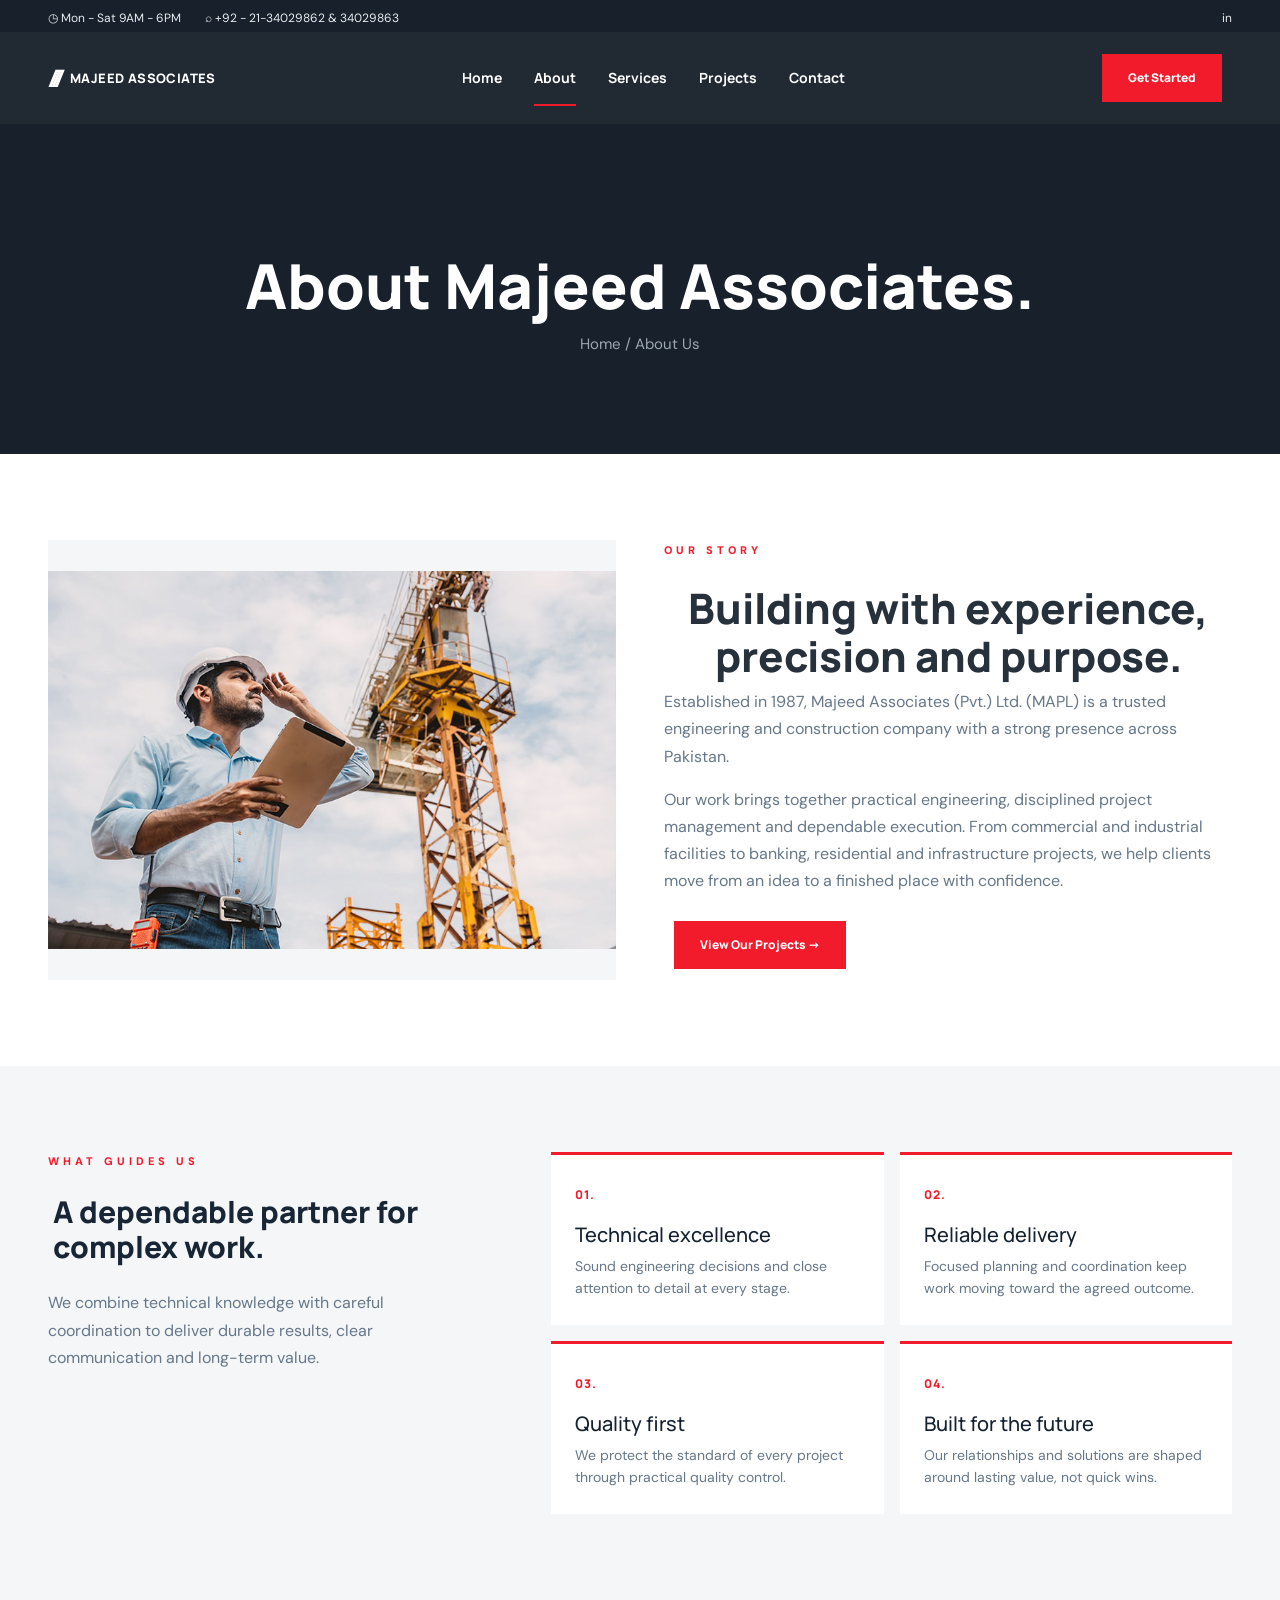
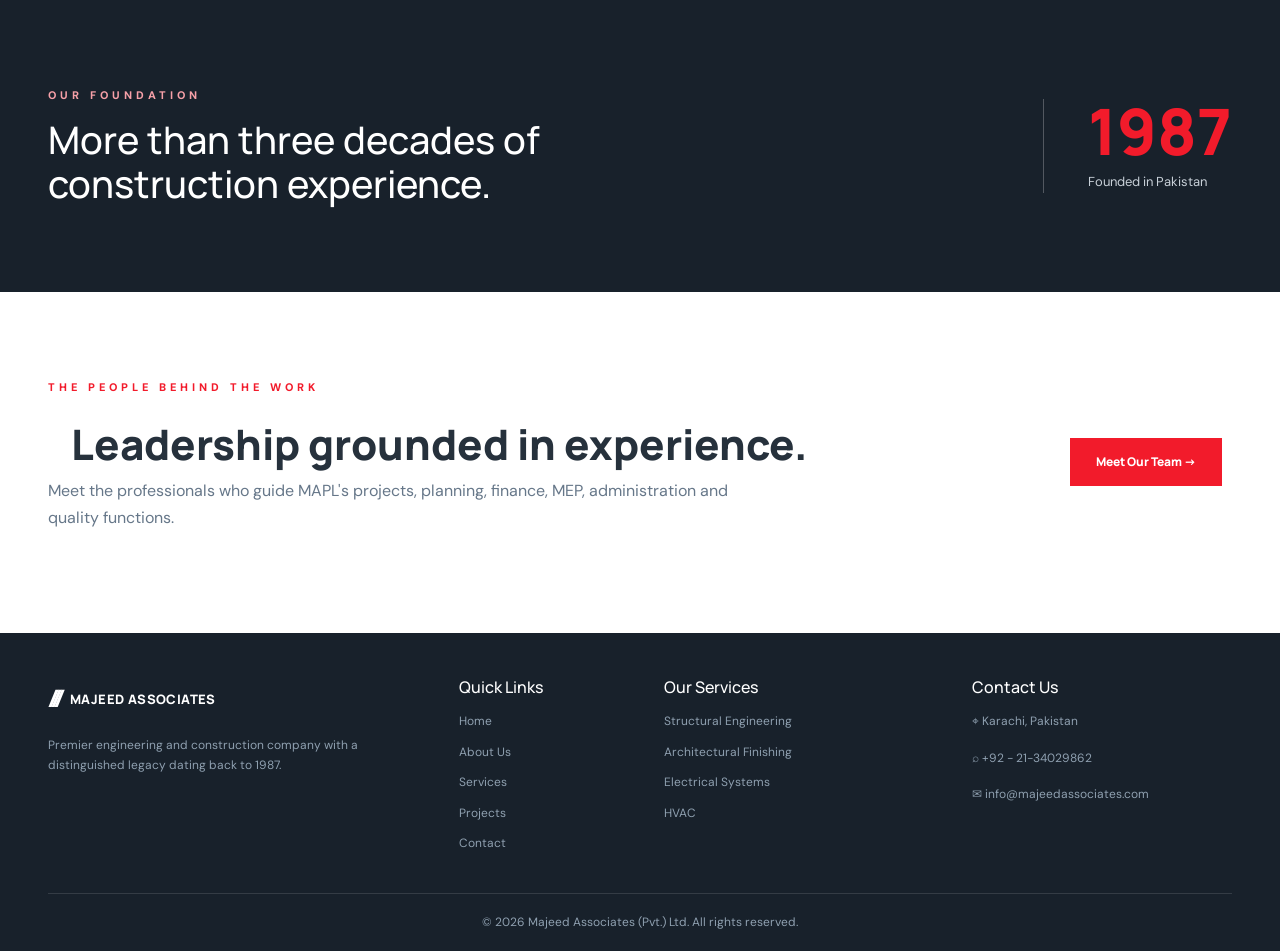
==== about.html @ 2c491610 "Initial project upload" ====
<!doctype html>
<html lang="en">
<head>
<meta charset="utf-8">
<meta name="viewport" content="width=device-width, initial-scale=1">
<meta name="description" content="Learn about Majeed Associates, a trusted engineering and construction company serving Pakistan since 1987.">
<title>About Us | Majeed Associates</title>
<link rel="preconnect" href="https://fonts.googleapis.com">
<link rel="preconnect" href="https://fonts.gstatic.com" crossorigin>
<link href="https://fonts.googleapis.com/css2?family=DM+Sans:wght@400;500;600;700&family=Manrope:wght@500;600;700;800&display=swap" rel="stylesheet">
<link href="https://cdn.jsdelivr.net/npm/bootstrap@5.3.3/dist/css/bootstrap.min.css" rel="stylesheet">
<link rel="stylesheet" href="css/style.css">
</head>
<body>
<div class="topbar"><div class="container-fluid px-4 px-xl-5 d-flex justify-content-between align-items-center"><div class="d-flex gap-4"><span>◷ Mon - Sat 9AM - 6PM</span><span>⌕ +92 - 21-34029862 &amp; 34029863</span></div><span>in</span></div></div>
<header class="header solid" id="header"><nav class="navbar navbar-expand-lg"><div class="container-fluid px-4 px-xl-5">
<a class="brand" href="index.html"><span class="brand-logo">///</span><span>MAJEED ASSOCIATES</span></a>
<button class="navbar-toggler" data-bs-toggle="collapse" data-bs-target="#nav" aria-label="Toggle navigation"><span class="navbar-toggler-icon"></span></button>
<div class="collapse navbar-collapse" id="nav"><ul class="navbar-nav mx-auto"><li><a class="nav-link" href="index.html">Home</a></li><li><a class="nav-link active" href="about.html">About</a></li><li><a class="nav-link" href="services.html">Services</a></li><li><a class="nav-link" href="projects.html">Projects</a></li><li><a class="nav-link" href="contact.html">Contact</a></li></ul><a class="btn red-btn" href="contact.html">Get Started</a></div>
</div></nav></header>
<!-- done -->
<section class="page-hero"><div><h1>About Majeed Associates<span class="dot">.</span></h1><p>Home / About Us</p></div></section>
<main>
<section class="about-story section-pad"><div class="container-fluid px-4 px-xl-5"><div class="row align-items-center g-5"><div class="col-lg-6"><div class="about-story-image"><img src="assets/opertaions-engineer.jpg" alt="Majeed Associates construction operations" loading="eager"></div></div><div class="col-lg-6"><span class="eyebrow about-page-eyebrow">OUR STORY</span><h2 class="section-title">Building with experience, precision and purpose<span class="dot">.</span></h2><p>Established in 1987, Majeed Associates (Pvt.) Ltd. (MAPL) is a trusted engineering and construction company with a strong presence across Pakistan.</p><p>Our work brings together practical engineering, disciplined project management and dependable execution. From commercial and industrial facilities to banking, residential and infrastructure projects, we help clients move from an idea to a finished place with confidence.</p><a class="btn red-btn" href="projects.html">View Our Projects <span aria-hidden="true">→</span></a></div></div></div></section>

<section class="about-values section-pad"><div class="container-fluid px-4 px-xl-5"><div class="row g-4"><div class="col-lg-5"><span class="eyebrow about-page-eyebrow">WHAT GUIDES US</span><h2 class="center-title text-start">A dependable partner for complex work<span class="dot">.</span></h2><p class="about-lead">We combine technical knowledge with careful coordination to deliver durable results, clear communication and long-term value.</p></div><div class="col-lg-7"><div class="row g-3"><div class="col-md-6"><article class="about-value"><span>01.</span><h3>Technical excellence</h3><p>Sound engineering decisions and close attention to detail at every stage.</p></article></div><div class="col-md-6"><article class="about-value"><span>02.</span><h3>Reliable delivery</h3><p>Focused planning and coordination keep work moving toward the agreed outcome.</p></article></div><div class="col-md-6"><article class="about-value"><span>03.</span><h3>Quality first</h3><p>We protect the standard of every project through practical quality control.</p></article></div><div class="col-md-6"><article class="about-value"><span>04.</span><h3>Built for the future</h3><p>Our relationships and solutions are shaped around lasting value, not quick wins.</p></article></div></div></div></div></div></section>

<section class="about-milestone section-pad"><div class="container-fluid px-4 px-xl-5"><div class="about-milestone-inner"><div><span class="eyebrow">OUR FOUNDATION</span><h2>More than three decades of construction experience<span class="dot">.</span></h2></div><div class="about-milestone-number"><strong>1987</strong><span>Founded in Pakistan</span></div></div></div></section>

<section class="about-team-cta section-pad"><div class="container-fluid px-4 px-xl-5"><div class="row align-items-center g-4"><div class="col-lg-8"><span class="eyebrow about-page-eyebrow">THE PEOPLE BEHIND THE WORK</span><h2 class="section-title">Leadership grounded in experience<span class="dot">.</span></h2><p>Meet the professionals who guide MAPL's projects, planning, finance, MEP, administration and quality functions.</p></div><div class="col-lg-4 text-lg-end"><a class="btn red-btn" href="index.html#team">Meet Our Team <span aria-hidden="true">→</span></a></div></div></div></section>
</main>
<footer id="contact"><div class="container-fluid px-4 px-xl-5"><div class="row g-5"><div class="col-md-4"><div class="brand"><span class="brand-logo">///</span><span>MAJEED ASSOCIATES</span></div><p class="mt-3">Premier engineering and construction company with a distinguished legacy dating back to 1987.</p></div><div class="col-md-2"><h4>Quick Links</h4><a href="index.html">Home</a><a href="about.html">About Us</a><a href="services.html">Services</a><a href="projects.html">Projects</a><a href="contact.html">Contact</a></div><div class="col-md-3"><h4>Our Services</h4><a href="services.html">Structural Engineering</a><a href="services.html">Architectural Finishing</a><a href="services.html">Electrical Systems</a><a href="services.html">HVAC</a></div><div class="col-md-3"><h4>Contact Us</h4><p>⌖ Karachi, Pakistan</p><p>⌕ +92 - 21-34029862</p><p>✉ info@majeedassociates.com</p></div></div><div class="footer-bottom">© <span id="year"></span> Majeed Associates (Pvt.) Ltd. All rights reserved.</div></div></footer>
<button id="backTop" aria-label="Back to top">↑</button>
<script src="https://code.jquery.com/jquery-3.7.1.min.js"></script><script src="https://cdn.jsdelivr.net/npm/bootstrap@5.3.3/dist/js/bootstrap.bundle.min.js"></script><script src="js/main.js"></script>
</body></html>
---- css/style.css ----
.contact-page{background:#fff}.contact-eyebrow{color:var(--red);margin-bottom:12px}.contact-intro{max-width:650px;color:var(--muted);font-size:16px;margin:0 0 30px}.contact-form{max-width:720px}.contact-form label{display:block;color:var(--ink);font-family:Manrope,sans-serif;font-size:12px;font-weight:800;margin:0 0 7px}.contact-form .form-control,.contact-form .form-select{border:1px solid var(--line);border-radius:0;color:var(--ink);font:400 14px "DM Sans",sans-serif;padding:13px 15px;box-shadow:none}.contact-form .form-control::placeholder{color:#9aa5af}.contact-form .form-control:focus,.contact-form .form-select:focus{border-color:var(--red);box-shadow:0 0 0 3px rgba(242,27,43,.1)}.contact-form textarea{resize:vertical;min-height:145px}.contact-form .was-validated .form-control:invalid,.contact-form .was-validated .form-select:invalid{border-color:var(--red)}.contact-form-message{color:#26834a;font-size:13px;opacity:0;transition:opacity .2s ease}.contact-form-message.is-visible{opacity:1}.contact-details{background:var(--soft);border-top:3px solid var(--red);padding:36px 38px}.contact-details .eyebrow{color:var(--red);margin-bottom:12px}.contact-details h2{font-size:28px;line-height:1.15;margin:0 0 15px}.contact-details>p{color:var(--muted);font-size:14px;line-height:1.7;margin:0 0 25px}.contact-detail-item{border-top:1px solid #dfe5e9;padding:17px 0;display:flex;flex-direction:column;gap:2px;color:var(--muted);font-size:14px}.contact-detail-item:last-child{padding-bottom:0}.contact-detail-item a{color:var(--ink);font-weight:600}.contact-detail-item a:hover{color:var(--red)}.contact-detail-label{color:var(--red);font:800 10px Manrope,sans-serif;letter-spacing:1.4px;text-transform:uppercase}.contact-detail-item strong{color:var(--ink);font-size:14px}@media(max-width:767px){.contact-details{padding:28px 24px}.contact-details h2{font-size:23px}.contact-intro{font-size:15px}}
.red-btn{margin:10px}
.brand-marquee{overflow:hidden;margin-top:28px;mask-image:linear-gradient(90deg,transparent,#000 8%,#000 92%,transparent);-webkit-mask-image:linear-gradient(90deg,transparent,#000 8%,#000 92%,transparent)}.brand-marquee-track{display:flex;align-items:center;width:max-content;animation:brand-marquee 28s linear infinite}.brand-marquee:hover .brand-marquee-track{animation-play-state:paused}.brand-logo-item{display:grid;place-items:center;width:170px;height:62px;margin-right:28px;flex:none}.brand-logo-item img{width:auto;max-width:135px;height:auto;max-height:44px;opacity:.58;transition:filter .25s ease,opacity .25s ease}.brand-logo-item:hover img{filter:grayscale(0);opacity:1}@keyframes brand-marquee{from{transform:translateX(0)}to{transform:translateX(-50%)}}@media(max-width:767px){.brand-marquee-track{animation-duration:22s}.brand-logo-item{width:125px;height:52px;margin-right:14px}.brand-logo-item img{max-width:105px;max-height:34px}}@media(prefers-reduced-motion:reduce){.brand-marquee-track{animation:none}.brand-marquee{overflow-x:auto;mask-image:none;-webkit-mask-image:none}}
.team-photo{width:150px;margin:26px auto 0;border-radius:50%}.team-photo img{border-radius:50%}
.about-story-image{background:var(--soft);min-height:440px;display:flex;align-items:center;justify-content:center;overflow:hidden}.about-story-image img{width:100%;height:auto;max-height:560px;object-fit:contain}.about-page-eyebrow{color:var(--red);margin-bottom:12px}.about-story p,.about-team-cta p{max-width:680px;color:var(--muted);font-size:16px}.about-values{background:var(--soft)}.about-lead{color:var(--muted);max-width:420px}.about-value{height:100%;background:#fff;border-top:3px solid var(--red);padding:25px 24px}.about-value>span{color:var(--red);font:800 12px Manrope,sans-serif;letter-spacing:1px}.about-value h3{font-size:20px;margin:16px 0 8px}.about-value p{color:var(--muted);font-size:14px;line-height:1.6;margin:0}.about-milestone{background:var(--nav);color:#fff}.about-milestone-inner{display:flex;align-items:center;justify-content:space-between;gap:30px}.about-milestone h2{max-width:650px;font-size:38px;line-height:1.15;margin:0}.about-milestone .eyebrow{color:#f6a0a8;margin-bottom:14px}.about-milestone-number{border-left:1px solid rgba(255,255,255,.25);padding-left:44px;display:flex;flex-direction:column}.about-milestone-number strong{font:800 64px/1 Manrope,sans-serif;color:var(--red)}.about-milestone-number span{font-size:13px;color:#c8d0d8;margin-top:8px}.about-team-cta{background:#fff}@media(max-width:767px){.about-story-image{min-height:280px}.about-milestone-inner{display:block}.about-milestone h2{font-size:28px}.about-milestone-number{border-left:0;border-top:1px solid rgba(255,255,255,.25);padding:24px 0 0;margin-top:28px}.about-milestone-number strong{font-size:52px}}
:root{--red:#f21b2b;--nav:#18212b;--ink:#142131;--muted:#667789;--soft:#f4f6f8;--card-shadow:0 18px 40px rgba(20,33,49,.08);--line:#e9edf1}
*{box-sizing:border-box}html{scroll-behavior:smooth}body{margin:0;font-family:"DM Sans",sans-serif;color:var(--ink);background:#fff;font-size:16px;line-height:1.7}a{text-decoration:none;color:inherit}img{max-width:100%;display:block}h1,h2,h3,h4,.brand,.nav-link,.btn{font-family:"Manrope",sans-serif}.topbar{height:32px;background:#18212b;color:#e7ebef;font-size:12px;padding:8px 0}.header{position:absolute;top:32px;left:0;width:100%;z-index:20;background:rgba(24,33,43,.96);backdrop-filter:blur(8px)}.header.solid{position:relative;top:0}.header.sticky{position:fixed;top:0;box-shadow:0 5px 25px rgba(0,0,0,.12)}.navbar{min-height:76px}.brand{display:flex;align-items:center;gap:10px;color:#fff;font-size:13px;font-weight:800;letter-spacing:.4px}.brand-logo{font-size:24px;font-weight:800;letter-spacing:-5px;transform:skew(-8deg)}.nav-link{color:#fff!important;font-size:14px;font-weight:700;padding:26px 16px!important;position:relative}.nav-link:after{content:"";position:absolute;height:2px;background:var(--red);left:16px;right:16px;bottom:10px;transform:scaleX(0);transition:.2s}.nav-link.active:after,.nav-link:hover:after{transform:scaleX(1)}.red-btn{background:var(--red);color:#fff;border:0;border-radius:0;padding:15px 26px;font-size:12px;font-weight:800;transition:.2s ease}.red-btn:hover{background:#d90e1f;color:#fff;transform:translateY(-1px)}.hero{height:760px;position:relative;overflow:hidden;color:#fff}.hero-image{position:absolute;inset:0;background:url("../assets/home-hero.jpg") center/cover no-repeat;filter:brightness(.9)}.hero-shade{position:absolute;inset:0;background:linear-gradient(90deg,#17202bdd,#17202b8c 55%,#17202b35),linear-gradient(#17202b33,#17202b55)}.hero-inner{position:relative;z-index:2;height:100%;display:flex;align-items:center}.hero-copy{max-width:620px;margin-top:40px}.eyebrow{display:block;letter-spacing:4px;font-size:11px;font-weight:800;margin-bottom:24px}.hero h1{font-size:72px;line-height:.95;letter-spacing:-2px;font-weight:800;margin:0 0 22px}.hero p{font-size:18px;line-height:1.7;max-width:560px;color:#d9dde1;margin-bottom:24px}.hero-projects{position:absolute;z-index:3;bottom:0;right:0;width:68%;display:flex;background:#fff;color:var(--ink);min-height:100px;box-shadow:-10px -10px 30px rgba(20,33,49,.06)}.hero-project{flex:1;padding:18px 24px;display:flex;flex-direction:column}.hero-project small{color:var(--red);font-weight:800;font-size:11px}.hero-project b{font-size:18px}.hero-project span{font-size:11px;color:#66717b}.hero-projects-link{background:var(--red);color:#fff;display:flex;align-items:center;padding:0 28px;font-size:12px;font-weight:800}.section-pad{padding:86px 0}.section-title{font-size:42px;line-height:1.15;text-align:center;font-weight:800;color:#26313c}.about h3{font-size:28px;font-weight:800}.about p,.feature span{font-size:16px;line-height:1.8;color:#657382}.about-images{position:relative;height:360px;display:grid;grid-template-columns:1fr 1fr;gap:14px}.about-images img{width:100%;height:100%;object-fit:cover;border-radius:8px}.about-images img:nth-child(2){margin-top:110px;height:240px}.feature{border-left:3px solid var(--red);padding-left:18px;margin-top:22px;display:flex;flex-direction:column;gap:8px}.feature b{font-size:18px}.featured{background:#f5f6f7}.center-title{text-align:center;font-size:30px;line-height:1.15;font-weight:800;margin:25px 5px;color:#182534}.center-title.white{color:#fff}.center-sub{text-align:center;max-width:700px;margin:12px auto 0;font-size:16px;line-height:1.7;color:#8d99a4}.filter-row{display:flex;justify-content:center;gap:4px;margin:18px 0}.filter{border:1px solid #e8ebed;background:#fff;color:#76818b;padding:10px 18px;font-size:14px;transition:.2s}.filter.active{background:var(--red);color:#fff}.project-search{text-align:center;margin:0 auto 20px;max-width:440px}.project-search input{width:100%;border:1px solid #ddd;padding:12px 14px;font-size:14px;outline:0;border-radius:6px}.project-card{background:#fff;cursor:pointer;border:0;box-shadow:var(--card-shadow);height:100%;transition:transform .2s ease, box-shadow .2s ease}.project-card:hover{transform:translateY(-4px);box-shadow:0 12px 30px rgba(20,33,49,.12)}.project-card img{width:100%;height:340px;object-fit:cover;background:#f4f5f6;padding:8px}.project-card .pbody{padding:14px}.project-card small{color:var(--red);font-size:11px;font-weight:800}.project-card h3{font-size:18px;font-weight:800;margin:8px 0;color:#1b2836}.project-card p{font-size:13px;color:#788590;margin:0;line-height:1.6}.view-more{display:block;margin:24px auto 0}.dark-testimonials{background:#18212b;color:#fff}.testimonial{background:#202c39;border:1px solid #2d3946;padding:20px;font-size:14px;box-shadow:var(--card-shadow)}.avatar{width:36px;height:36px;border-radius:50%;background:#d5d9de;color:#192431;display:inline-flex;align-items:center;justify-content:center;font-size:12px;font-weight:800;margin-right:10px}.testimonial small{display:block;color:#ff5260;font-weight:700;margin:10px 0 6px;font-size:13px}.testimonial p{color:#9ca7b2;font-size:14px;line-height:1.7;margin:0}.brands{padding:52px 0}.brand-row{display:flex;justify-content:space-around;align-items:center;color:#a1a5a9;font-size:24px;margin-top:28px;filter:grayscale(1)}.brand-row strong{font-size:36px}.services{background:#f7f8f9}.mini-service{display:flex;flex-direction:column;background:#fff;color:var(--ink);height:100%;padding-bottom:12px;box-shadow:var(--card-shadow);transition:transform .2s ease}.mini-service:hover{transform:translateY(-4px)}.mini-service img{height:150px;width:100%;object-fit:cover}.mini-service b{font-size:16px;padding:12px 12px 4px}.mini-service small{font-size:13px;padding:0 12px;color:#7a858e}.mini-service span{font-size:12px;color:var(--red);font-weight:800;padding:12px}.stats{background:#18212b;color:#fff;padding:32px 0}.stats b{display:block;font-size:28px}.stats b:after{content:"+";color:var(--red)}.stats span{font-size:12px;color:#aeb8c1}.components{background:#fff}.component-row{display:flex;align-items:center;justify-content:space-between;gap:50px;margin-top:48px}.component-row.reverse{flex-direction:row-reverse}.component-row>div{flex:1}.component-row img{width:48%;height:210px;object-fit:cover;border-radius:10px;box-shadow:var(--card-shadow)}.component-row small{color:var(--red);font-weight:800;font-size:14px}.component-row h3{font-size:24px;font-weight:800;margin:6px 0}.component-row p{font-size:15px;line-height:1.8;color:#7a8691}.contact{padding-top:10px}.contact-box{background:var(--red);color:#fff;padding:50px 60px;display:flex;justify-content:space-between;align-items:center;box-shadow:var(--card-shadow)}.contact-box h2{font-size:46px;font-weight:800;margin:8px 0}.light-btn{background:#fff;color:#18212b;border:0;border-radius:0;padding:16px 24px;font-size:13px;font-weight:800}footer{background:#18212b;color:#8fa0b0;padding:45px 0 18px;font-size:12px}footer h4{color:#fff;font-size:16px;margin-bottom:14px}footer a{display:block;color:#8fa0b0;margin:10px 0}.footer-bottom{border-top:1px solid rgba(255,255,255,.12);text-align:center;margin-top:30px;padding-top:18px}.page-hero{height:330px;background:#18212b;color:#fff;display:flex;align-items:center;justify-content:center;text-align:center}.page-hero h1{font-size:62px;font-weight:800;margin:45px 0 8px}.page-hero p{color:#9ca7b2;font-size:15px}.service-page{padding:90px 0}.service-detail{display:grid;grid-template-columns:1fr 1fr;gap:45px;align-items:center;margin-bottom:72px}.service-detail.reverse img{grid-column:2}.service-detail.reverse div{grid-row:1}.service-detail img{width:100%;height:360px;object-fit:cover;border-radius:12px;box-shadow:var(--card-shadow)}.service-detail h2{font-size:38px;line-height:1.15;font-weight:800;margin-bottom:18px}.service-detail p{font-size:17px;line-height:1.8;color:#637385;max-width:580px;margin-bottom:24px}.modal-close{position:absolute;right:10px;top:5px;border:0;background:#fff;font-size:28px;z-index:3}.modal img{width:100%;max-height:420px;object-fit:cover}.modal small{color:var(--red);font-weight:800}.modal h3{font-weight:800;color: var(--bs-gray-400);}.modal p{color:#687787;font-size:14px}.modal-content{border:0;border-radius:0;overflow:hidden}.modal-body{background:#0e1722}#projectCarousel{background:#0e1722}.carousel-item img{width:100%;max-height:72vh;object-fit:contain;background:#0e1722;display:block}.carousel-control-prev,.carousel-control-next{width:40px;height:40px;top:50%;transform:translateY(-50%);background:rgba(0,0,0,.35);border-radius:50%;opacity:1}.carousel-control-prev{left:20px}.carousel-control-next{right:20px}.carousel-control-prev-icon,.carousel-control-next-icon{filter:drop-shadow(0 0 2px rgba(0,0,0,.6))}.project-card{margin-bottom:8px}
@media(max-width:991px){.topbar{display:none}.header{top:0}.navbar{min-height:65px}.nav-link{padding:12px 0!important}.nav-link:after{left:0;right:auto;bottom:3px;width:30px}.hero{height:620px}.hero h1{font-size:52px}.hero-copy{max-width:460px}.hero-projects{width:100%}.hero-project{padding:12px}.hero-project b{font-size:15px}.hero-project span{font-size:10px}.hero-projects-link{padding:0 15px;font-size:10px}.section-title{font-size:30px}.about-images{height:290px}.service-detail{gap:30px}.service-detail h2{font-size:30px}}
@media(max-width:767px){.brand{font-size:10px}.brand-logo{font-size:18px}.hero{height:640px}.hero-image{background-position:center}.hero-copy{margin-top:20px}.hero h1{font-size:38px;letter-spacing:-1px}.hero p{font-size:15px;max-width:100%}.eyebrow{font-size:9px;margin-bottom:12px}.hero-projects{min-height:70px}.hero-project{padding:8px 7px}.hero-project b{font-size:10px}.hero-project span{font-size:7px}.hero-projects-link{font-size:7px;padding:0 8px}.section-pad{padding:52px 0}.desktop{display:none}.section-title{font-size:22px}.about-images{height:220px;gap:8px}.about-images img:nth-child(2){margin-top:72px;height:148px}.about h3{font-size:18px}.about p,.feature span{font-size:14px}.feature b{font-size:15px}.center-title{font-size:20px}.project-card img{height:118px}.project-card h3{font-size:15px}.project-card p{font-size:12px}.brand-row{font-size:15px}.brand-row strong{font-size:22px}.component-row,.component-row.reverse{display:flex;flex-direction:column;gap:14px;align-items:stretch}.component-row img{width:100%;height:180px}.contact-box{padding:30px 25px;display:block}.contact-box h2{font-size:28px}.contact-box .light-btn{margin-top:18px}.page-hero{height:260px}.page-hero h1{font-size:44px}.service-page{padding:60px 0}.service-detail,.service-detail.reverse{display:flex;flex-direction:column;gap:25px;margin-bottom:55px}.service-detail.reverse img{order:1}.service-detail.reverse div{order:2}.service-detail img{height:240px}.service-detail h2{font-size:26px}.service-detail p{font-size:15px}.service-detail .red-btn{margin-bottom:10px}.topbar+ .header.solid{top:0}}
.team{background:var(--soft)}.team-heading .eyebrow{color:var(--red);margin-bottom:10px}.team-heading .center-sub{max-width:620px;margin:0 auto}.team-card{height:100%;background:#fff;box-shadow:var(--card-shadow);transition:transform .3s ease,box-shadow .3s ease;position:relative;overflow:hidden;border:1px solid rgba(20,33,49,.05)}.team-card:after{content:"";position:absolute;left:0;right:0;bottom:0;height:3px;background:var(--red);transform:scaleX(0);transform-origin:left;transition:transform .3s ease}.team-card:hover,.team-card:focus-within{transform:translateY(-7px);box-shadow:0 22px 45px rgba(20,33,49,.14)}.team-card:hover:after,.team-card:focus-within:after{transform:scaleX(1)}.team-photo{position:relative;width:100%;height:360px;margin:0;display:flex;align-items:center;justify-content:center}.team-photo::before{content:"";position:absolute;inset:0;background:linear-gradient(180deg,rgba(20,33,49,0),rgba(20,33,49,.06));z-index:1;pointer-events:none}.team-photo img{width:100%;height:100%;max-width:100%;max-height:100%;object-fit:contain;object-position:center center;transition:transform .55s ease}.team-card:hover .team-photo img,.team-card:focus-within .team-photo img{transform:scale(1.03)}.team-card-body{padding:24px 22px 20px}.team-card h3{font-size:19px;margin:0 0 2px}.team-role{display:block;color:var(--red);font-size:11px;font-weight:800;letter-spacing:1.2px;text-transform:uppercase}.team-card p{color:var(--muted);font-size:13px;line-height:1.6;margin:13px 0 19px}.team-controls{display:flex;align-items:center;justify-content:space-between;opacity:.18;transform:translateY(5px);transition:opacity .3s ease,transform .3s ease}.team-card:hover .team-controls,.team-card:focus-within .team-controls{opacity:1;transform:translateY(0)}.team-social{display:grid;place-items:center;width:30px;height:30px;border:1px solid var(--red);color:var(--red);font-family:Manrope,sans-serif;font-size:12px;font-weight:800}.team-social:hover{background:var(--red);color:#fff}.team-profile{border:0;background:none;color:var(--ink);font-family:Manrope,sans-serif;font-size:11px;font-weight:800;padding:5px 0}.team-profile:hover{color:var(--red)}.team-modal-content{border:0;border-radius:0;overflow:hidden}.team-modal-img{height:100%;min-height:390px;width:100%;object-fit:cover}.team-modal-content h3{font-size:30px;margin:7px 0 15px}.team-modal-content p{color:var(--muted);font-size:14px;line-height:1.7}.team-modal-content strong{display:block;font-family:Manrope,sans-serif;font-size:12px;margin:22px 0 2px}@media(max-width:767px){.team-photo{height:230px}.team-controls{opacity:1;transform:none}.team-modal-img{height:260px;min-height:0}.team-modal-content h3{font-size:24px}}
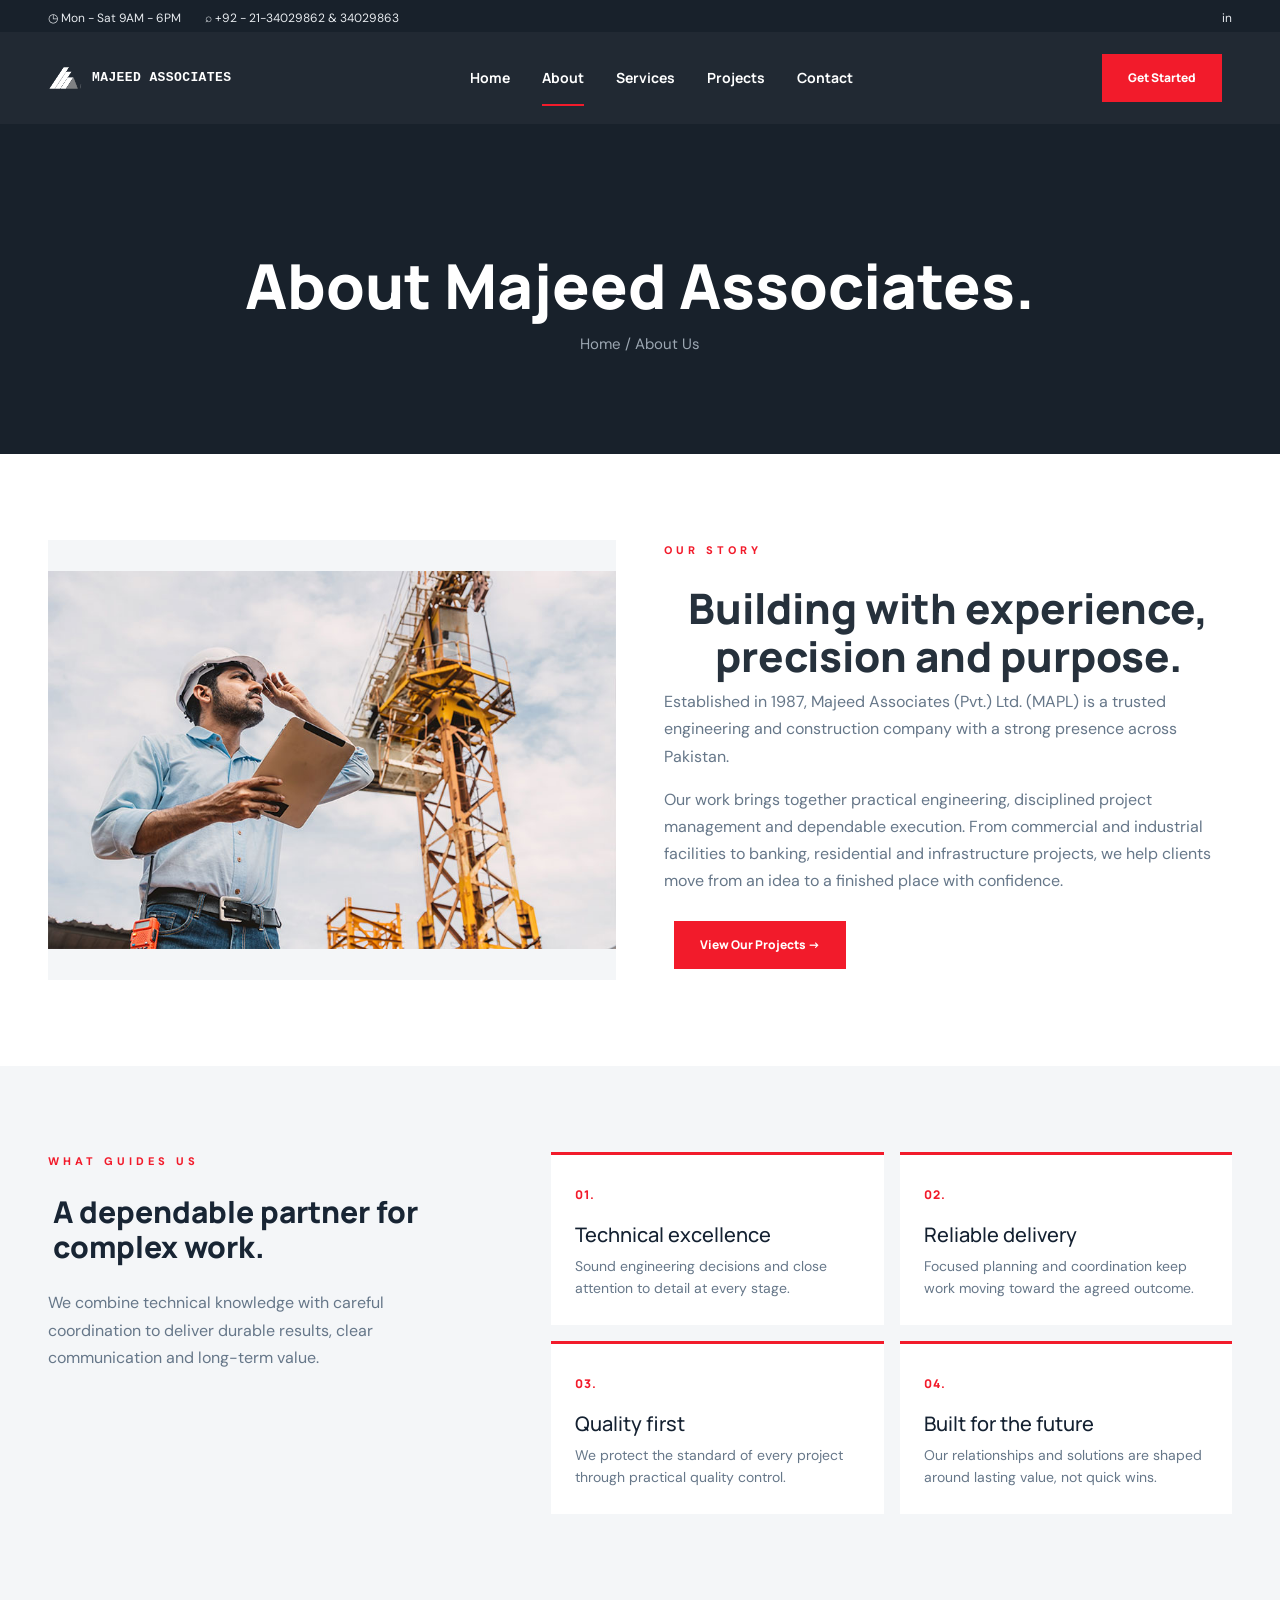
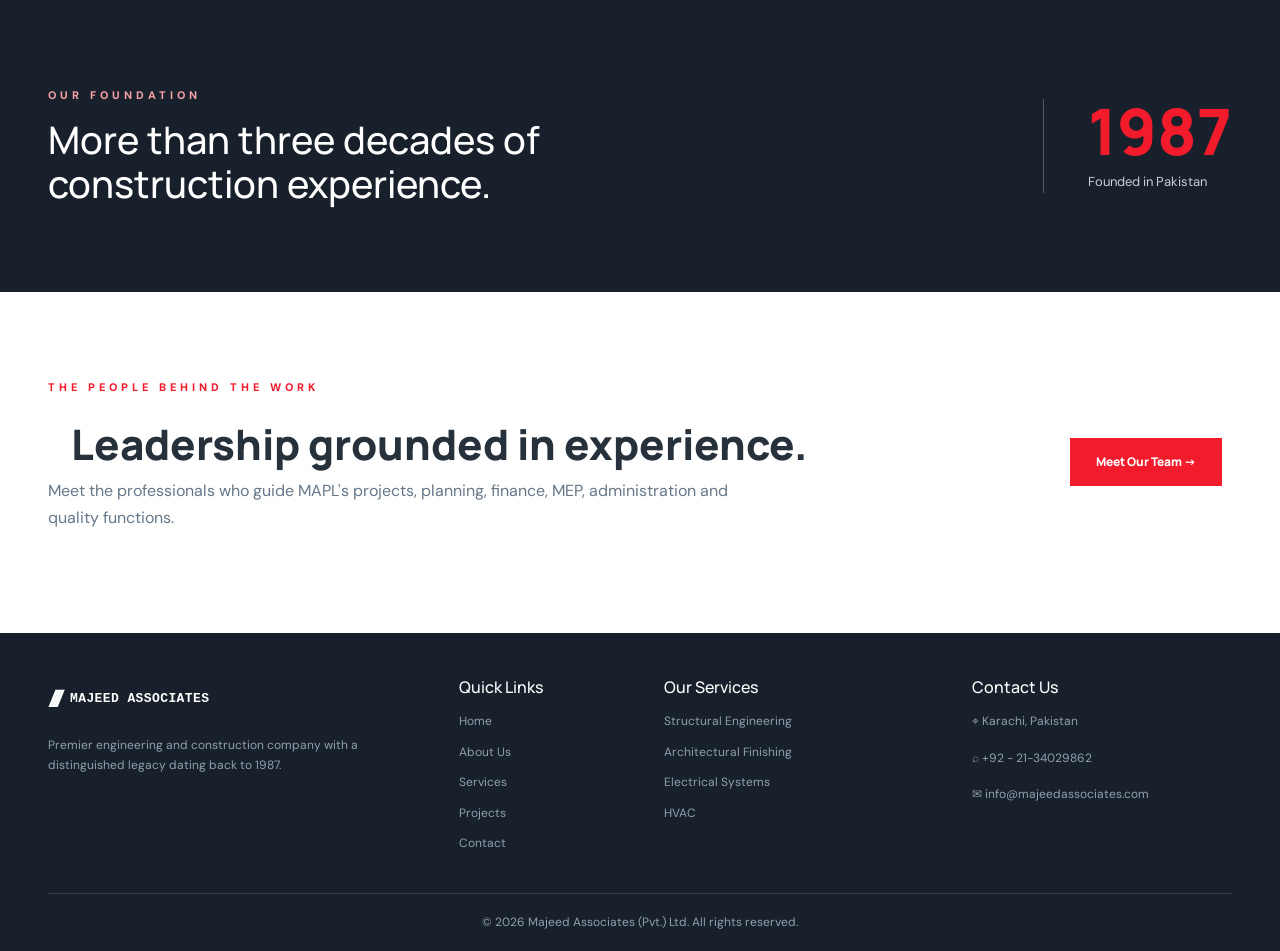
==== commit 7fd78b39: "3.4" ====
--- a/about.html
+++ b/about.html
@@ -14,7 +14,8 @@
 <body>
 <div class="topbar"><div class="container-fluid px-4 px-xl-5 d-flex justify-content-between align-items-center"><div class="d-flex gap-4"><span>◷ Mon - Sat 9AM - 6PM</span><span>⌕ +92 - 21-34029862 &amp; 34029863</span></div><span>in</span></div></div>
 <header class="header solid" id="header"><nav class="navbar navbar-expand-lg"><div class="container-fluid px-4 px-xl-5">
-<a class="brand" href="index.html"><span class="brand-logo">///</span><span>MAJEED ASSOCIATES</span></a>
+  <a class="brand" href="index.html"><span class="brand-logo brand-logo-image"><img src="assets/website_logo/logo-white-half.png" alt="majeed-logo"></span><span>MAJEED ASSOCIATES</span></a>
+
 <button class="navbar-toggler" data-bs-toggle="collapse" data-bs-target="#nav" aria-label="Toggle navigation"><span class="navbar-toggler-icon"></span></button>
 <div class="collapse navbar-collapse" id="nav"><ul class="navbar-nav mx-auto"><li><a class="nav-link" href="index.html">Home</a></li><li><a class="nav-link active" href="about.html">About</a></li><li><a class="nav-link" href="services.html">Services</a></li><li><a class="nav-link" href="projects.html">Projects</a></li><li><a class="nav-link" href="contact.html">Contact</a></li></ul><a class="btn red-btn" href="contact.html">Get Started</a></div>
 </div></nav></header>
--- a/css/style.css
+++ b/css/style.css
@@ -1,3 +1,7 @@
+ .brand-logo-image { width: 34px; height: 34px; flex: none; letter-spacing: normal; transform: none; }
+  .brand-logo-image img { width: 100%; height: 100%; object-fit: contain; }
+.brand > span:last-child { font-family: monospace; font-weight: 900; }
+@media(min-width:1200px){.team .row.g-3>div{width:33.33333333%}}
 .contact-page{background:#fff}.contact-eyebrow{color:var(--red);margin-bottom:12px}.contact-intro{max-width:650px;color:var(--muted);font-size:16px;margin:0 0 30px}.contact-form{max-width:720px}.contact-form label{display:block;color:var(--ink);font-family:Manrope,sans-serif;font-size:12px;font-weight:800;margin:0 0 7px}.contact-form .form-control,.contact-form .form-select{border:1px solid var(--line);border-radius:0;color:var(--ink);font:400 14px "DM Sans",sans-serif;padding:13px 15px;box-shadow:none}.contact-form .form-control::placeholder{color:#9aa5af}.contact-form .form-control:focus,.contact-form .form-select:focus{border-color:var(--red);box-shadow:0 0 0 3px rgba(242,27,43,.1)}.contact-form textarea{resize:vertical;min-height:145px}.contact-form .was-validated .form-control:invalid,.contact-form .was-validated .form-select:invalid{border-color:var(--red)}.contact-form-message{color:#26834a;font-size:13px;opacity:0;transition:opacity .2s ease}.contact-form-message.is-visible{opacity:1}.contact-details{background:var(--soft);border-top:3px solid var(--red);padding:36px 38px}.contact-details .eyebrow{color:var(--red);margin-bottom:12px}.contact-details h2{font-size:28px;line-height:1.15;margin:0 0 15px}.contact-details>p{color:var(--muted);font-size:14px;line-height:1.7;margin:0 0 25px}.contact-detail-item{border-top:1px solid #dfe5e9;padding:17px 0;display:flex;flex-direction:column;gap:2px;color:var(--muted);font-size:14px}.contact-detail-item:last-child{padding-bottom:0}.contact-detail-item a{color:var(--ink);font-weight:600}.contact-detail-item a:hover{color:var(--red)}.contact-detail-label{color:var(--red);font:800 10px Manrope,sans-serif;letter-spacing:1.4px;text-transform:uppercase}.contact-detail-item strong{color:var(--ink);font-size:14px}@media(max-width:767px){.contact-details{padding:28px 24px}.contact-details h2{font-size:23px}.contact-intro{font-size:15px}}
 .red-btn{margin:10px}
 .brand-marquee{overflow:hidden;margin-top:28px;mask-image:linear-gradient(90deg,transparent,#000 8%,#000 92%,transparent);-webkit-mask-image:linear-gradient(90deg,transparent,#000 8%,#000 92%,transparent)}.brand-marquee-track{display:flex;align-items:center;width:max-content;animation:brand-marquee 28s linear infinite}.brand-marquee:hover .brand-marquee-track{animation-play-state:paused}.brand-logo-item{display:grid;place-items:center;width:170px;height:62px;margin-right:28px;flex:none}.brand-logo-item img{width:auto;max-width:135px;height:auto;max-height:44px;opacity:.58;transition:filter .25s ease,opacity .25s ease}.brand-logo-item:hover img{filter:grayscale(0);opacity:1}@keyframes brand-marquee{from{transform:translateX(0)}to{transform:translateX(-50%)}}@media(max-width:767px){.brand-marquee-track{animation-duration:22s}.brand-logo-item{width:125px;height:52px;margin-right:14px}.brand-logo-item img{max-width:105px;max-height:34px}}@media(prefers-reduced-motion:reduce){.brand-marquee-track{animation:none}.brand-marquee{overflow-x:auto;mask-image:none;-webkit-mask-image:none}}
@@ -7,4 +11,4 @@
 *{box-sizing:border-box}html{scroll-behavior:smooth}body{margin:0;font-family:"DM Sans",sans-serif;color:var(--ink);background:#fff;font-size:16px;line-height:1.7}a{text-decoration:none;color:inherit}img{max-width:100%;display:block}h1,h2,h3,h4,.brand,.nav-link,.btn{font-family:"Manrope",sans-serif}.topbar{height:32px;background:#18212b;color:#e7ebef;font-size:12px;padding:8px 0}.header{position:absolute;top:32px;left:0;width:100%;z-index:20;background:rgba(24,33,43,.96);backdrop-filter:blur(8px)}.header.solid{position:relative;top:0}.header.sticky{position:fixed;top:0;box-shadow:0 5px 25px rgba(0,0,0,.12)}.navbar{min-height:76px}.brand{display:flex;align-items:center;gap:10px;color:#fff;font-size:13px;font-weight:800;letter-spacing:.4px}.brand-logo{font-size:24px;font-weight:800;letter-spacing:-5px;transform:skew(-8deg)}.nav-link{color:#fff!important;font-size:14px;font-weight:700;padding:26px 16px!important;position:relative}.nav-link:after{content:"";position:absolute;height:2px;background:var(--red);left:16px;right:16px;bottom:10px;transform:scaleX(0);transition:.2s}.nav-link.active:after,.nav-link:hover:after{transform:scaleX(1)}.red-btn{background:var(--red);color:#fff;border:0;border-radius:0;padding:15px 26px;font-size:12px;font-weight:800;transition:.2s ease}.red-btn:hover{background:#d90e1f;color:#fff;transform:translateY(-1px)}.hero{height:760px;position:relative;overflow:hidden;color:#fff}.hero-image{position:absolute;inset:0;background:url("../assets/home-hero.jpg") center/cover no-repeat;filter:brightness(.9)}.hero-shade{position:absolute;inset:0;background:linear-gradient(90deg,#17202bdd,#17202b8c 55%,#17202b35),linear-gradient(#17202b33,#17202b55)}.hero-inner{position:relative;z-index:2;height:100%;display:flex;align-items:center}.hero-copy{max-width:620px;margin-top:40px}.eyebrow{display:block;letter-spacing:4px;font-size:11px;font-weight:800;margin-bottom:24px}.hero h1{font-size:72px;line-height:.95;letter-spacing:-2px;font-weight:800;margin:0 0 22px}.hero p{font-size:18px;line-height:1.7;max-width:560px;color:#d9dde1;margin-bottom:24px}.hero-projects{position:absolute;z-index:3;bottom:0;right:0;width:68%;display:flex;background:#fff;color:var(--ink);min-height:100px;box-shadow:-10px -10px 30px rgba(20,33,49,.06)}.hero-project{flex:1;padding:18px 24px;display:flex;flex-direction:column}.hero-project small{color:var(--red);font-weight:800;font-size:11px}.hero-project b{font-size:18px}.hero-project span{font-size:11px;color:#66717b}.hero-projects-link{background:var(--red);color:#fff;display:flex;align-items:center;padding:0 28px;font-size:12px;font-weight:800}.section-pad{padding:86px 0}.section-title{font-size:42px;line-height:1.15;text-align:center;font-weight:800;color:#26313c}.about h3{font-size:28px;font-weight:800}.about p,.feature span{font-size:16px;line-height:1.8;color:#657382}.about-images{position:relative;height:360px;display:grid;grid-template-columns:1fr 1fr;gap:14px}.about-images img{width:100%;height:100%;object-fit:cover;border-radius:8px}.about-images img:nth-child(2){margin-top:110px;height:240px}.feature{border-left:3px solid var(--red);padding-left:18px;margin-top:22px;display:flex;flex-direction:column;gap:8px}.feature b{font-size:18px}.featured{background:#f5f6f7}.center-title{text-align:center;font-size:30px;line-height:1.15;font-weight:800;margin:25px 5px;color:#182534}.center-title.white{color:#fff}.center-sub{text-align:center;max-width:700px;margin:12px auto 0;font-size:16px;line-height:1.7;color:#8d99a4}.filter-row{display:flex;justify-content:center;gap:4px;margin:18px 0}.filter{border:1px solid #e8ebed;background:#fff;color:#76818b;padding:10px 18px;font-size:14px;transition:.2s}.filter.active{background:var(--red);color:#fff}.project-search{text-align:center;margin:0 auto 20px;max-width:440px}.project-search input{width:100%;border:1px solid #ddd;padding:12px 14px;font-size:14px;outline:0;border-radius:6px}.project-card{background:#fff;cursor:pointer;border:0;box-shadow:var(--card-shadow);height:100%;transition:transform .2s ease, box-shadow .2s ease}.project-card:hover{transform:translateY(-4px);box-shadow:0 12px 30px rgba(20,33,49,.12)}.project-card img{width:100%;height:340px;object-fit:cover;background:#f4f5f6;padding:8px}.project-card .pbody{padding:14px}.project-card small{color:var(--red);font-size:11px;font-weight:800}.project-card h3{font-size:18px;font-weight:800;margin:8px 0;color:#1b2836}.project-card p{font-size:13px;color:#788590;margin:0;line-height:1.6}.view-more{display:block;margin:24px auto 0}.dark-testimonials{background:#18212b;color:#fff}.testimonial{background:#202c39;border:1px solid #2d3946;padding:20px;font-size:14px;box-shadow:var(--card-shadow)}.avatar{width:36px;height:36px;border-radius:50%;background:#d5d9de;color:#192431;display:inline-flex;align-items:center;justify-content:center;font-size:12px;font-weight:800;margin-right:10px}.testimonial small{display:block;color:#ff5260;font-weight:700;margin:10px 0 6px;font-size:13px}.testimonial p{color:#9ca7b2;font-size:14px;line-height:1.7;margin:0}.brands{padding:52px 0}.brand-row{display:flex;justify-content:space-around;align-items:center;color:#a1a5a9;font-size:24px;margin-top:28px;filter:grayscale(1)}.brand-row strong{font-size:36px}.services{background:#f7f8f9}.mini-service{display:flex;flex-direction:column;background:#fff;color:var(--ink);height:100%;padding-bottom:12px;box-shadow:var(--card-shadow);transition:transform .2s ease}.mini-service:hover{transform:translateY(-4px)}.mini-service img{height:150px;width:100%;object-fit:cover}.mini-service b{font-size:16px;padding:12px 12px 4px}.mini-service small{font-size:13px;padding:0 12px;color:#7a858e}.mini-service span{font-size:12px;color:var(--red);font-weight:800;padding:12px}.stats{background:#18212b;color:#fff;padding:32px 0}.stats b{display:block;font-size:28px}.stats b:after{content:"+";color:var(--red)}.stats span{font-size:12px;color:#aeb8c1}.components{background:#fff}.component-row{display:flex;align-items:center;justify-content:space-between;gap:50px;margin-top:48px}.component-row.reverse{flex-direction:row-reverse}.component-row>div{flex:1}.component-row img{width:48%;height:210px;object-fit:cover;border-radius:10px;box-shadow:var(--card-shadow)}.component-row small{color:var(--red);font-weight:800;font-size:14px}.component-row h3{font-size:24px;font-weight:800;margin:6px 0}.component-row p{font-size:15px;line-height:1.8;color:#7a8691}.contact{padding-top:10px}.contact-box{background:var(--red);color:#fff;padding:50px 60px;display:flex;justify-content:space-between;align-items:center;box-shadow:var(--card-shadow)}.contact-box h2{font-size:46px;font-weight:800;margin:8px 0}.light-btn{background:#fff;color:#18212b;border:0;border-radius:0;padding:16px 24px;font-size:13px;font-weight:800}footer{background:#18212b;color:#8fa0b0;padding:45px 0 18px;font-size:12px}footer h4{color:#fff;font-size:16px;margin-bottom:14px}footer a{display:block;color:#8fa0b0;margin:10px 0}.footer-bottom{border-top:1px solid rgba(255,255,255,.12);text-align:center;margin-top:30px;padding-top:18px}.page-hero{height:330px;background:#18212b;color:#fff;display:flex;align-items:center;justify-content:center;text-align:center}.page-hero h1{font-size:62px;font-weight:800;margin:45px 0 8px}.page-hero p{color:#9ca7b2;font-size:15px}.service-page{padding:90px 0}.service-detail{display:grid;grid-template-columns:1fr 1fr;gap:45px;align-items:center;margin-bottom:72px}.service-detail.reverse img{grid-column:2}.service-detail.reverse div{grid-row:1}.service-detail img{width:100%;height:360px;object-fit:cover;border-radius:12px;box-shadow:var(--card-shadow)}.service-detail h2{font-size:38px;line-height:1.15;font-weight:800;margin-bottom:18px}.service-detail p{font-size:17px;line-height:1.8;color:#637385;max-width:580px;margin-bottom:24px}.modal-close{position:absolute;right:10px;top:5px;border:0;background:#fff;font-size:28px;z-index:3}.modal img{width:100%;max-height:420px;object-fit:cover}.modal small{color:var(--red);font-weight:800}.modal h3{font-weight:800;color: var(--bs-gray-400);}.modal p{color:#687787;font-size:14px}.modal-content{border:0;border-radius:0;overflow:hidden}.modal-body{background:#0e1722}#projectCarousel{background:#0e1722}.carousel-item img{width:100%;max-height:72vh;object-fit:contain;background:#0e1722;display:block}.carousel-control-prev,.carousel-control-next{width:40px;height:40px;top:50%;transform:translateY(-50%);background:rgba(0,0,0,.35);border-radius:50%;opacity:1}.carousel-control-prev{left:20px}.carousel-control-next{right:20px}.carousel-control-prev-icon,.carousel-control-next-icon{filter:drop-shadow(0 0 2px rgba(0,0,0,.6))}.project-card{margin-bottom:8px}
 @media(max-width:991px){.topbar{display:none}.header{top:0}.navbar{min-height:65px}.nav-link{padding:12px 0!important}.nav-link:after{left:0;right:auto;bottom:3px;width:30px}.hero{height:620px}.hero h1{font-size:52px}.hero-copy{max-width:460px}.hero-projects{width:100%}.hero-project{padding:12px}.hero-project b{font-size:15px}.hero-project span{font-size:10px}.hero-projects-link{padding:0 15px;font-size:10px}.section-title{font-size:30px}.about-images{height:290px}.service-detail{gap:30px}.service-detail h2{font-size:30px}}
 @media(max-width:767px){.brand{font-size:10px}.brand-logo{font-size:18px}.hero{height:640px}.hero-image{background-position:center}.hero-copy{margin-top:20px}.hero h1{font-size:38px;letter-spacing:-1px}.hero p{font-size:15px;max-width:100%}.eyebrow{font-size:9px;margin-bottom:12px}.hero-projects{min-height:70px}.hero-project{padding:8px 7px}.hero-project b{font-size:10px}.hero-project span{font-size:7px}.hero-projects-link{font-size:7px;padding:0 8px}.section-pad{padding:52px 0}.desktop{display:none}.section-title{font-size:22px}.about-images{height:220px;gap:8px}.about-images img:nth-child(2){margin-top:72px;height:148px}.about h3{font-size:18px}.about p,.feature span{font-size:14px}.feature b{font-size:15px}.center-title{font-size:20px}.project-card img{height:118px}.project-card h3{font-size:15px}.project-card p{font-size:12px}.brand-row{font-size:15px}.brand-row strong{font-size:22px}.component-row,.component-row.reverse{display:flex;flex-direction:column;gap:14px;align-items:stretch}.component-row img{width:100%;height:180px}.contact-box{padding:30px 25px;display:block}.contact-box h2{font-size:28px}.contact-box .light-btn{margin-top:18px}.page-hero{height:260px}.page-hero h1{font-size:44px}.service-page{padding:60px 0}.service-detail,.service-detail.reverse{display:flex;flex-direction:column;gap:25px;margin-bottom:55px}.service-detail.reverse img{order:1}.service-detail.reverse div{order:2}.service-detail img{height:240px}.service-detail h2{font-size:26px}.service-detail p{font-size:15px}.service-detail .red-btn{margin-bottom:10px}.topbar+ .header.solid{top:0}}
-.team{background:var(--soft)}.team-heading .eyebrow{color:var(--red);margin-bottom:10px}.team-heading .center-sub{max-width:620px;margin:0 auto}.team-card{height:100%;background:#fff;box-shadow:var(--card-shadow);transition:transform .3s ease,box-shadow .3s ease;position:relative;overflow:hidden;border:1px solid rgba(20,33,49,.05)}.team-card:after{content:"";position:absolute;left:0;right:0;bottom:0;height:3px;background:var(--red);transform:scaleX(0);transform-origin:left;transition:transform .3s ease}.team-card:hover,.team-card:focus-within{transform:translateY(-7px);box-shadow:0 22px 45px rgba(20,33,49,.14)}.team-card:hover:after,.team-card:focus-within:after{transform:scaleX(1)}.team-photo{position:relative;width:100%;height:360px;margin:0;display:flex;align-items:center;justify-content:center}.team-photo::before{content:"";position:absolute;inset:0;background:linear-gradient(180deg,rgba(20,33,49,0),rgba(20,33,49,.06));z-index:1;pointer-events:none}.team-photo img{width:100%;height:100%;max-width:100%;max-height:100%;object-fit:contain;object-position:center center;transition:transform .55s ease}.team-card:hover .team-photo img,.team-card:focus-within .team-photo img{transform:scale(1.03)}.team-card-body{padding:24px 22px 20px}.team-card h3{font-size:19px;margin:0 0 2px}.team-role{display:block;color:var(--red);font-size:11px;font-weight:800;letter-spacing:1.2px;text-transform:uppercase}.team-card p{color:var(--muted);font-size:13px;line-height:1.6;margin:13px 0 19px}.team-controls{display:flex;align-items:center;justify-content:space-between;opacity:.18;transform:translateY(5px);transition:opacity .3s ease,transform .3s ease}.team-card:hover .team-controls,.team-card:focus-within .team-controls{opacity:1;transform:translateY(0)}.team-social{display:grid;place-items:center;width:30px;height:30px;border:1px solid var(--red);color:var(--red);font-family:Manrope,sans-serif;font-size:12px;font-weight:800}.team-social:hover{background:var(--red);color:#fff}.team-profile{border:0;background:none;color:var(--ink);font-family:Manrope,sans-serif;font-size:11px;font-weight:800;padding:5px 0}.team-profile:hover{color:var(--red)}.team-modal-content{border:0;border-radius:0;overflow:hidden}.team-modal-img{height:100%;min-height:390px;width:100%;object-fit:cover}.team-modal-content h3{font-size:30px;margin:7px 0 15px}.team-modal-content p{color:var(--muted);font-size:14px;line-height:1.7}.team-modal-content strong{display:block;font-family:Manrope,sans-serif;font-size:12px;margin:22px 0 2px}@media(max-width:767px){.team-photo{height:230px}.team-controls{opacity:1;transform:none}.team-modal-img{height:260px;min-height:0}.team-modal-content h3{font-size:24px}}
+.team{background:var(--soft)}.team-heading .eyebrow{color:var(--red);margin-bottom:10px}.team-heading .center-sub{max-width:620px;margin:0 auto}.team-card{height:100%;background:#fff;box-shadow:var(--card-shadow);transition:transform .3s ease,box-shadow .3s ease;position:relative;overflow:hidden;border:1px solid rgba(20,33,49,.05)}.team-card:after{content:"";position:absolute;left:0;right:0;bottom:0;height:3px;background:var(--red);transform:scaleX(0);transform-origin:left;transition:transform .3s ease}.team-card:hover,.team-card:focus-within{transform:translateY(-7px);box-shadow:0 22px 45px rgba(20,33,49,.14)}.team-card:hover:after,.team-card:focus-within:after{transform:scaleX(1)}.team-photo{position:relative;width:100%;height:360px;margin:0;display:flex;align-items:center;justify-content:center}.team-photo::before{content:"";position:absolute;inset:0;background:linear-gradient(180deg,rgba(20,33,49,0),rgba(20,33,49,.06));z-index:1;pointer-events:none}.team-photo img{width:100%;height:90%;max-width:100%;max-height:100%;object-fit:contain;object-position:center center;transition:transform .55s ease}.team-card:hover .team-photo img,.team-card:focus-within .team-photo img{transform:scale(1.03)}.team-card-body{padding:24px 22px 20px}.team-card h3{font-size:19px;margin:0 0 2px}.team-role{display:block;color:var(--red);font-size:11px;font-weight:800;letter-spacing:1.2px;text-transform:uppercase}.team-card p{color:var(--muted);font-size:13px;line-height:1.6;margin:13px 0 19px}.team-controls{display:flex;align-items:center;justify-content:space-between;opacity:.18;transform:translateY(5px);transition:opacity .3s ease,transform .3s ease}.team-card:hover .team-controls,.team-card:focus-within .team-controls{opacity:1;transform:translateY(0)}.team-social{display:grid;place-items:center;width:30px;height:30px;border:1px solid var(--red);color:var(--red);font-family:Manrope,sans-serif;font-size:12px;font-weight:800}.team-social:hover{background:var(--red);color:#fff}.team-profile{border:0;background:none;color:var(--ink);font-family:Manrope,sans-serif;font-size:11px;font-weight:800;padding:5px 0}.team-profile:hover{color:var(--red)}.team-modal-content{border:0;border-radius:0;overflow:hidden}.team-modal-img{height:100%;min-height:390px;width:100%;object-fit:cover}.team-modal-content h3{font-size:30px;margin:7px 0 15px}.team-modal-content p{color:var(--muted);font-size:14px;line-height:1.7}.team-modal-content strong{display:block;font-family:Manrope,sans-serif;font-size:12px;margin:22px 0 2px}@media(max-width:767px){.team-photo{height:230px}.team-controls{opacity:1;transform:none}.team-modal-img{height:260px;min-height:0}.team-modal-content h3{font-size:24px}}
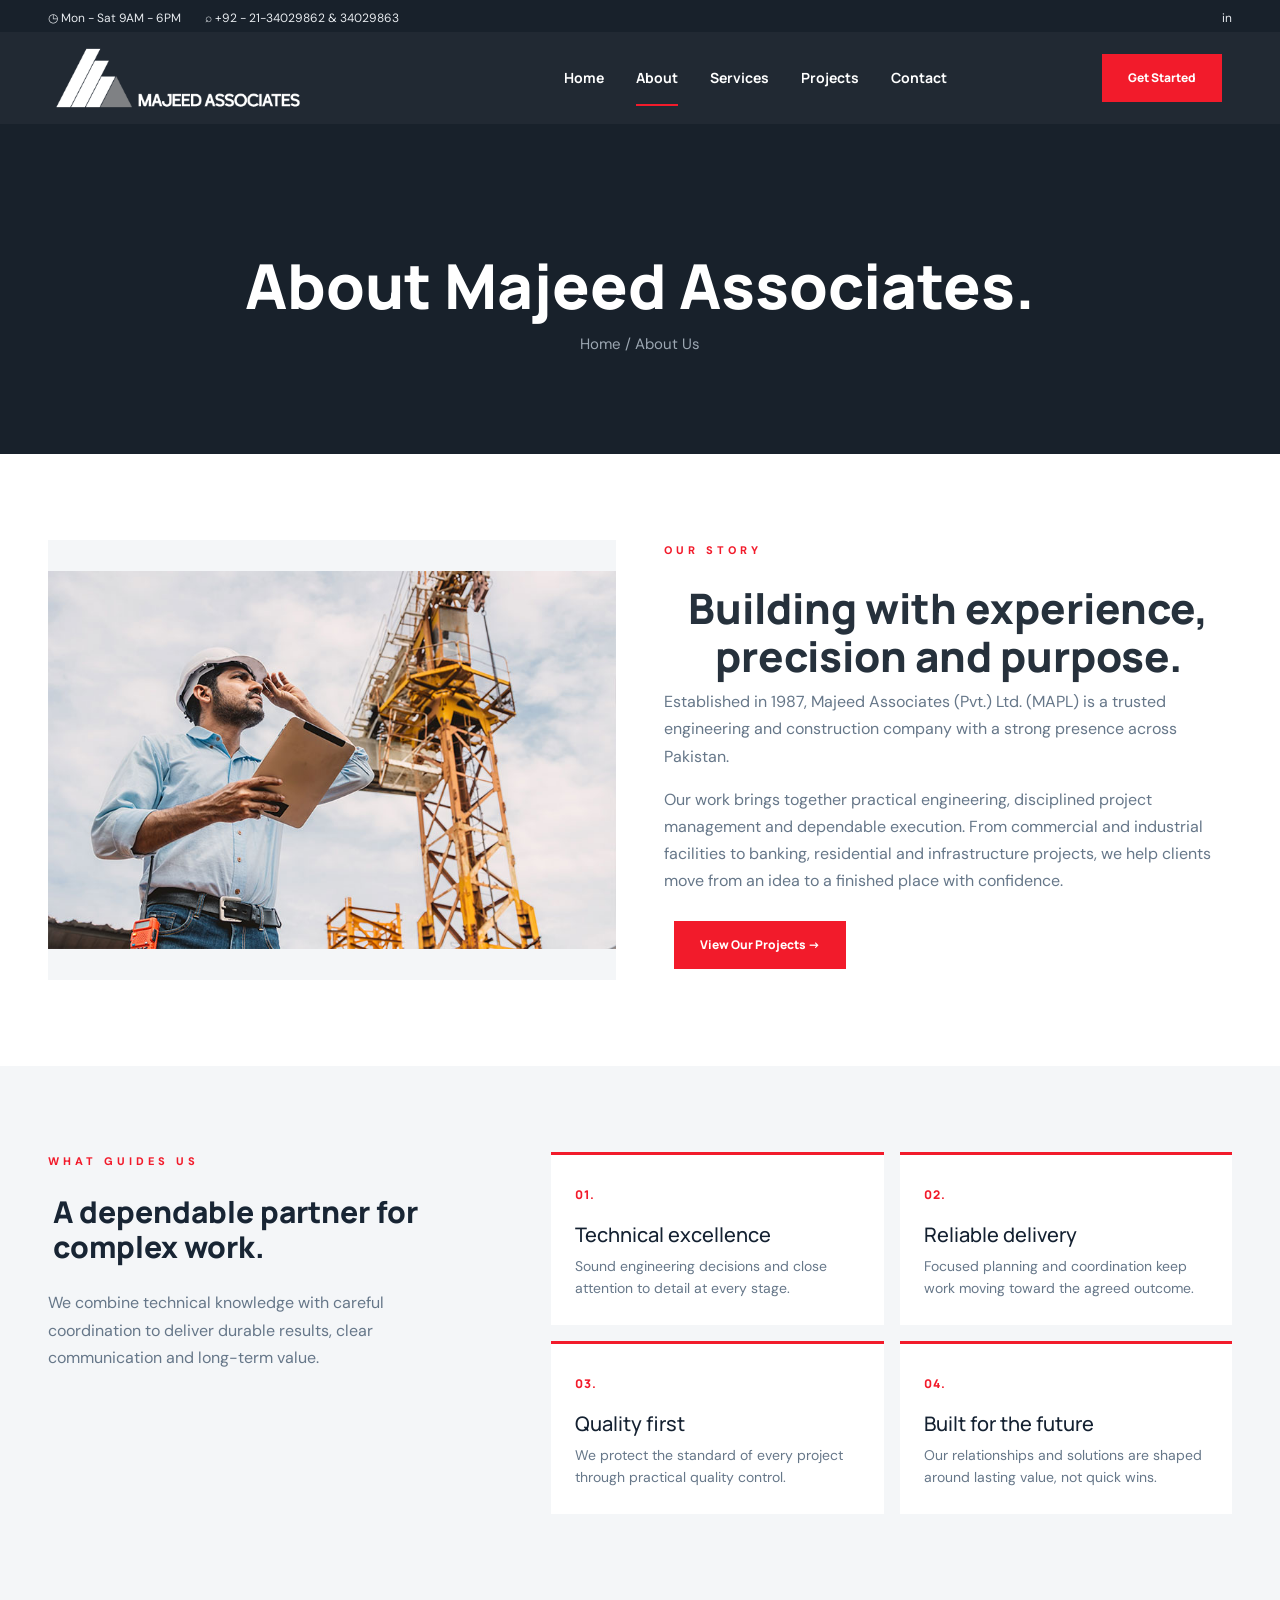
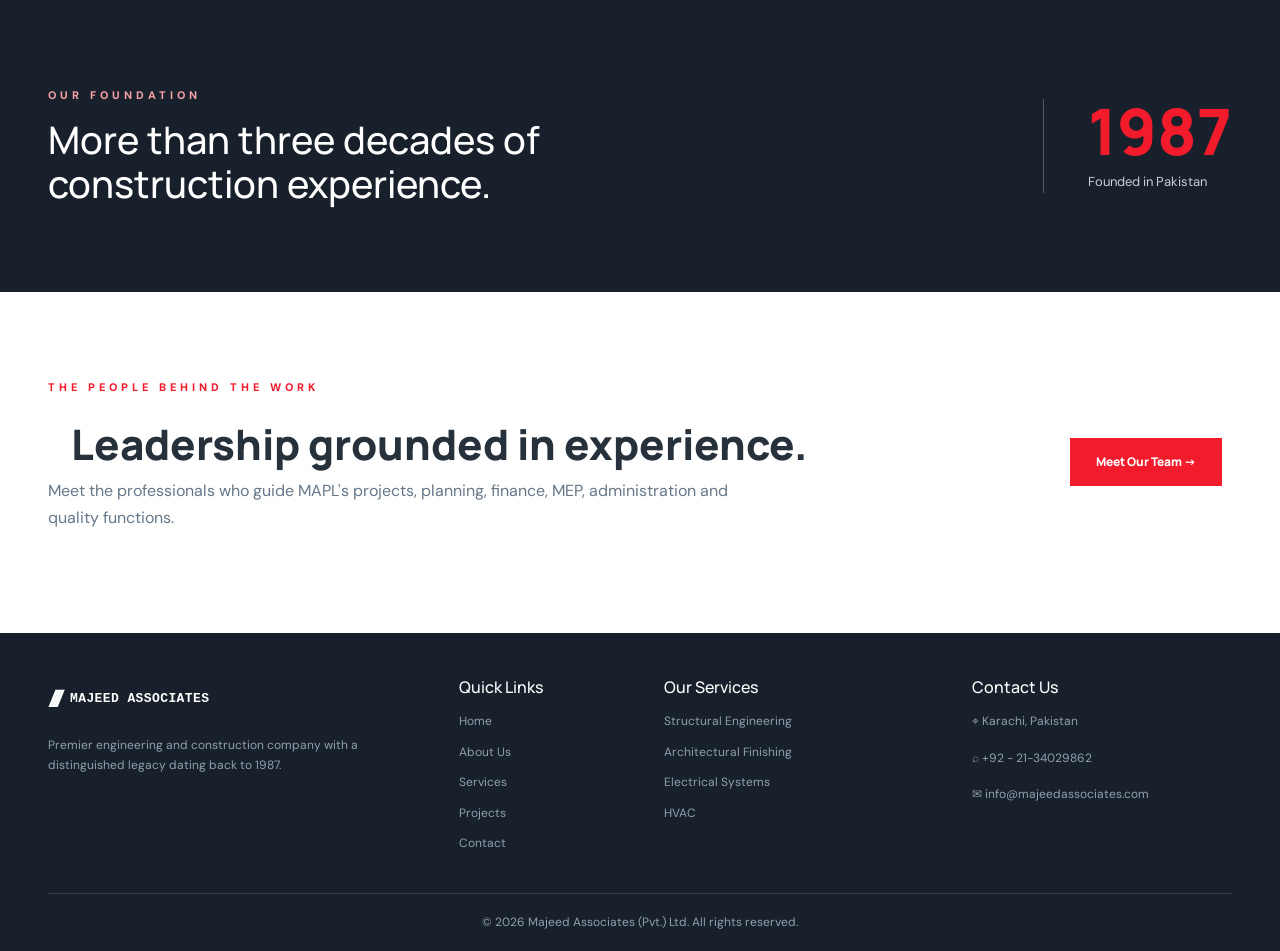
==== commit 7cc7b31f: "3.7" ====
--- a/about.html
+++ b/about.html
@@ -14,7 +14,7 @@
 <body>
 <div class="topbar"><div class="container-fluid px-4 px-xl-5 d-flex justify-content-between align-items-center"><div class="d-flex gap-4"><span>◷ Mon - Sat 9AM - 6PM</span><span>⌕ +92 - 21-34029862 &amp; 34029863</span></div><span>in</span></div></div>
 <header class="header solid" id="header"><nav class="navbar navbar-expand-lg"><div class="container-fluid px-4 px-xl-5">
-  <a class="brand" href="index.html"><span class="brand-logo brand-logo-image"><img src="assets/website_logo/logo-white-half.png" alt="majeed-logo"></span><span>MAJEED ASSOCIATES</span></a>
+  <a class="brand" href="index.html"><span class=""><img src="assets/website_logo/logo-white.png" alt="majeed-logo"></span></a>
 
 <button class="navbar-toggler" data-bs-toggle="collapse" data-bs-target="#nav" aria-label="Toggle navigation"><span class="navbar-toggler-icon"></span></button>
 <div class="collapse navbar-collapse" id="nav"><ul class="navbar-nav mx-auto"><li><a class="nav-link" href="index.html">Home</a></li><li><a class="nav-link active" href="about.html">About</a></li><li><a class="nav-link" href="services.html">Services</a></li><li><a class="nav-link" href="projects.html">Projects</a></li><li><a class="nav-link" href="contact.html">Contact</a></li></ul><a class="btn red-btn" href="contact.html">Get Started</a></div>
--- a/css/style.css
+++ b/css/style.css
@@ -1,3 +1,7 @@
+.brand > span > img{
+    max-width: 70%;
+}
+ 
  .brand-logo-image { width: 34px; height: 34px; flex: none; letter-spacing: normal; transform: none; }
   .brand-logo-image img { width: 100%; height: 100%; object-fit: contain; }
 .brand > span:last-child { font-family: monospace; font-weight: 900; }
@@ -8,7 +12,7 @@
 .team-photo{width:150px;margin:26px auto 0;border-radius:50%}.team-photo img{border-radius:50%}
 .about-story-image{background:var(--soft);min-height:440px;display:flex;align-items:center;justify-content:center;overflow:hidden}.about-story-image img{width:100%;height:auto;max-height:560px;object-fit:contain}.about-page-eyebrow{color:var(--red);margin-bottom:12px}.about-story p,.about-team-cta p{max-width:680px;color:var(--muted);font-size:16px}.about-values{background:var(--soft)}.about-lead{color:var(--muted);max-width:420px}.about-value{height:100%;background:#fff;border-top:3px solid var(--red);padding:25px 24px}.about-value>span{color:var(--red);font:800 12px Manrope,sans-serif;letter-spacing:1px}.about-value h3{font-size:20px;margin:16px 0 8px}.about-value p{color:var(--muted);font-size:14px;line-height:1.6;margin:0}.about-milestone{background:var(--nav);color:#fff}.about-milestone-inner{display:flex;align-items:center;justify-content:space-between;gap:30px}.about-milestone h2{max-width:650px;font-size:38px;line-height:1.15;margin:0}.about-milestone .eyebrow{color:#f6a0a8;margin-bottom:14px}.about-milestone-number{border-left:1px solid rgba(255,255,255,.25);padding-left:44px;display:flex;flex-direction:column}.about-milestone-number strong{font:800 64px/1 Manrope,sans-serif;color:var(--red)}.about-milestone-number span{font-size:13px;color:#c8d0d8;margin-top:8px}.about-team-cta{background:#fff}@media(max-width:767px){.about-story-image{min-height:280px}.about-milestone-inner{display:block}.about-milestone h2{font-size:28px}.about-milestone-number{border-left:0;border-top:1px solid rgba(255,255,255,.25);padding:24px 0 0;margin-top:28px}.about-milestone-number strong{font-size:52px}}
 :root{--red:#f21b2b;--nav:#18212b;--ink:#142131;--muted:#667789;--soft:#f4f6f8;--card-shadow:0 18px 40px rgba(20,33,49,.08);--line:#e9edf1}
-*{box-sizing:border-box}html{scroll-behavior:smooth}body{margin:0;font-family:"DM Sans",sans-serif;color:var(--ink);background:#fff;font-size:16px;line-height:1.7}a{text-decoration:none;color:inherit}img{max-width:100%;display:block}h1,h2,h3,h4,.brand,.nav-link,.btn{font-family:"Manrope",sans-serif}.topbar{height:32px;background:#18212b;color:#e7ebef;font-size:12px;padding:8px 0}.header{position:absolute;top:32px;left:0;width:100%;z-index:20;background:rgba(24,33,43,.96);backdrop-filter:blur(8px)}.header.solid{position:relative;top:0}.header.sticky{position:fixed;top:0;box-shadow:0 5px 25px rgba(0,0,0,.12)}.navbar{min-height:76px}.brand{display:flex;align-items:center;gap:10px;color:#fff;font-size:13px;font-weight:800;letter-spacing:.4px}.brand-logo{font-size:24px;font-weight:800;letter-spacing:-5px;transform:skew(-8deg)}.nav-link{color:#fff!important;font-size:14px;font-weight:700;padding:26px 16px!important;position:relative}.nav-link:after{content:"";position:absolute;height:2px;background:var(--red);left:16px;right:16px;bottom:10px;transform:scaleX(0);transition:.2s}.nav-link.active:after,.nav-link:hover:after{transform:scaleX(1)}.red-btn{background:var(--red);color:#fff;border:0;border-radius:0;padding:15px 26px;font-size:12px;font-weight:800;transition:.2s ease}.red-btn:hover{background:#d90e1f;color:#fff;transform:translateY(-1px)}.hero{height:760px;position:relative;overflow:hidden;color:#fff}.hero-image{position:absolute;inset:0;background:url("../assets/home-hero.jpg") center/cover no-repeat;filter:brightness(.9)}.hero-shade{position:absolute;inset:0;background:linear-gradient(90deg,#17202bdd,#17202b8c 55%,#17202b35),linear-gradient(#17202b33,#17202b55)}.hero-inner{position:relative;z-index:2;height:100%;display:flex;align-items:center}.hero-copy{max-width:620px;margin-top:40px}.eyebrow{display:block;letter-spacing:4px;font-size:11px;font-weight:800;margin-bottom:24px}.hero h1{font-size:72px;line-height:.95;letter-spacing:-2px;font-weight:800;margin:0 0 22px}.hero p{font-size:18px;line-height:1.7;max-width:560px;color:#d9dde1;margin-bottom:24px}.hero-projects{position:absolute;z-index:3;bottom:0;right:0;width:68%;display:flex;background:#fff;color:var(--ink);min-height:100px;box-shadow:-10px -10px 30px rgba(20,33,49,.06)}.hero-project{flex:1;padding:18px 24px;display:flex;flex-direction:column}.hero-project small{color:var(--red);font-weight:800;font-size:11px}.hero-project b{font-size:18px}.hero-project span{font-size:11px;color:#66717b}.hero-projects-link{background:var(--red);color:#fff;display:flex;align-items:center;padding:0 28px;font-size:12px;font-weight:800}.section-pad{padding:86px 0}.section-title{font-size:42px;line-height:1.15;text-align:center;font-weight:800;color:#26313c}.about h3{font-size:28px;font-weight:800}.about p,.feature span{font-size:16px;line-height:1.8;color:#657382}.about-images{position:relative;height:360px;display:grid;grid-template-columns:1fr 1fr;gap:14px}.about-images img{width:100%;height:100%;object-fit:cover;border-radius:8px}.about-images img:nth-child(2){margin-top:110px;height:240px}.feature{border-left:3px solid var(--red);padding-left:18px;margin-top:22px;display:flex;flex-direction:column;gap:8px}.feature b{font-size:18px}.featured{background:#f5f6f7}.center-title{text-align:center;font-size:30px;line-height:1.15;font-weight:800;margin:25px 5px;color:#182534}.center-title.white{color:#fff}.center-sub{text-align:center;max-width:700px;margin:12px auto 0;font-size:16px;line-height:1.7;color:#8d99a4}.filter-row{display:flex;justify-content:center;gap:4px;margin:18px 0}.filter{border:1px solid #e8ebed;background:#fff;color:#76818b;padding:10px 18px;font-size:14px;transition:.2s}.filter.active{background:var(--red);color:#fff}.project-search{text-align:center;margin:0 auto 20px;max-width:440px}.project-search input{width:100%;border:1px solid #ddd;padding:12px 14px;font-size:14px;outline:0;border-radius:6px}.project-card{background:#fff;cursor:pointer;border:0;box-shadow:var(--card-shadow);height:100%;transition:transform .2s ease, box-shadow .2s ease}.project-card:hover{transform:translateY(-4px);box-shadow:0 12px 30px rgba(20,33,49,.12)}.project-card img{width:100%;height:340px;object-fit:cover;background:#f4f5f6;padding:8px}.project-card .pbody{padding:14px}.project-card small{color:var(--red);font-size:11px;font-weight:800}.project-card h3{font-size:18px;font-weight:800;margin:8px 0;color:#1b2836}.project-card p{font-size:13px;color:#788590;margin:0;line-height:1.6}.view-more{display:block;margin:24px auto 0}.dark-testimonials{background:#18212b;color:#fff}.testimonial{background:#202c39;border:1px solid #2d3946;padding:20px;font-size:14px;box-shadow:var(--card-shadow)}.avatar{width:36px;height:36px;border-radius:50%;background:#d5d9de;color:#192431;display:inline-flex;align-items:center;justify-content:center;font-size:12px;font-weight:800;margin-right:10px}.testimonial small{display:block;color:#ff5260;font-weight:700;margin:10px 0 6px;font-size:13px}.testimonial p{color:#9ca7b2;font-size:14px;line-height:1.7;margin:0}.brands{padding:52px 0}.brand-row{display:flex;justify-content:space-around;align-items:center;color:#a1a5a9;font-size:24px;margin-top:28px;filter:grayscale(1)}.brand-row strong{font-size:36px}.services{background:#f7f8f9}.mini-service{display:flex;flex-direction:column;background:#fff;color:var(--ink);height:100%;padding-bottom:12px;box-shadow:var(--card-shadow);transition:transform .2s ease}.mini-service:hover{transform:translateY(-4px)}.mini-service img{height:150px;width:100%;object-fit:cover}.mini-service b{font-size:16px;padding:12px 12px 4px}.mini-service small{font-size:13px;padding:0 12px;color:#7a858e}.mini-service span{font-size:12px;color:var(--red);font-weight:800;padding:12px}.stats{background:#18212b;color:#fff;padding:32px 0}.stats b{display:block;font-size:28px}.stats b:after{content:"+";color:var(--red)}.stats span{font-size:12px;color:#aeb8c1}.components{background:#fff}.component-row{display:flex;align-items:center;justify-content:space-between;gap:50px;margin-top:48px}.component-row.reverse{flex-direction:row-reverse}.component-row>div{flex:1}.component-row img{width:48%;height:210px;object-fit:cover;border-radius:10px;box-shadow:var(--card-shadow)}.component-row small{color:var(--red);font-weight:800;font-size:14px}.component-row h3{font-size:24px;font-weight:800;margin:6px 0}.component-row p{font-size:15px;line-height:1.8;color:#7a8691}.contact{padding-top:10px}.contact-box{background:var(--red);color:#fff;padding:50px 60px;display:flex;justify-content:space-between;align-items:center;box-shadow:var(--card-shadow)}.contact-box h2{font-size:46px;font-weight:800;margin:8px 0}.light-btn{background:#fff;color:#18212b;border:0;border-radius:0;padding:16px 24px;font-size:13px;font-weight:800}footer{background:#18212b;color:#8fa0b0;padding:45px 0 18px;font-size:12px}footer h4{color:#fff;font-size:16px;margin-bottom:14px}footer a{display:block;color:#8fa0b0;margin:10px 0}.footer-bottom{border-top:1px solid rgba(255,255,255,.12);text-align:center;margin-top:30px;padding-top:18px}.page-hero{height:330px;background:#18212b;color:#fff;display:flex;align-items:center;justify-content:center;text-align:center}.page-hero h1{font-size:62px;font-weight:800;margin:45px 0 8px}.page-hero p{color:#9ca7b2;font-size:15px}.service-page{padding:90px 0}.service-detail{display:grid;grid-template-columns:1fr 1fr;gap:45px;align-items:center;margin-bottom:72px}.service-detail.reverse img{grid-column:2}.service-detail.reverse div{grid-row:1}.service-detail img{width:100%;height:360px;object-fit:cover;border-radius:12px;box-shadow:var(--card-shadow)}.service-detail h2{font-size:38px;line-height:1.15;font-weight:800;margin-bottom:18px}.service-detail p{font-size:17px;line-height:1.8;color:#637385;max-width:580px;margin-bottom:24px}.modal-close{position:absolute;right:10px;top:5px;border:0;background:#fff;font-size:28px;z-index:3}.modal img{width:100%;max-height:420px;object-fit:cover}.modal small{color:var(--red);font-weight:800}.modal h3{font-weight:800;color: var(--bs-gray-400);}.modal p{color:#687787;font-size:14px}.modal-content{border:0;border-radius:0;overflow:hidden}.modal-body{background:#0e1722}#projectCarousel{background:#0e1722}.carousel-item img{width:100%;max-height:72vh;object-fit:contain;background:#0e1722;display:block}.carousel-control-prev,.carousel-control-next{width:40px;height:40px;top:50%;transform:translateY(-50%);background:rgba(0,0,0,.35);border-radius:50%;opacity:1}.carousel-control-prev{left:20px}.carousel-control-next{right:20px}.carousel-control-prev-icon,.carousel-control-next-icon{filter:drop-shadow(0 0 2px rgba(0,0,0,.6))}.project-card{margin-bottom:8px}
+*{box-sizing:border-box}html{scroll-behavior:smooth}body{margin:0;font-family:"DM Sans",sans-serif;color:var(--ink);background:#fff;font-size:16px;line-height:1.7}a{text-decoration:none;color:inherit}img{max-width:100%;display:block}h1,h2,h3,h4,.brand,.nav-link,.btn{font-family:"Manrope",sans-serif}.topbar{height:32px;background:#18212b;color:#e7ebef;font-size:12px;padding:8px 0}.header{position:absolute;top:32px;left:0;width:100%;z-index:20;background:rgba(24,33,43,.96);backdrop-filter:blur(8px)}.header.solid{position:relative;top:0}.header.sticky{position:fixed;top:0;box-shadow:0 5px 25px rgba(0,0,0,.12)}.navbar{min-height:76px}.brand{display:flex;align-items:center;gap:10px;color:#fff;font-size:13px;font-weight:800;letter-spacing:.4px}.brand-logo{font-size:24px;font-weight:800;letter-spacing:-5px;transform:skew(-8deg)}.nav-link{color:#fff!important;font-size:14px;font-weight:700;padding:26px 16px!important;position:relative}.nav-link:after{content:"";position:absolute;height:2px;background:var(--red);left:16px;right:16px;bottom:10px;transform:scaleX(0);transition:.2s}.nav-link.active:after,.nav-link:hover:after{transform:scaleX(1)}.red-btn{background:var(--red);color:#fff;border:0;border-radius:0;padding:15px 26px;font-size:12px;font-weight:800;transition:.2s ease}.red-btn:hover{background:#d90e1f;color:#fff;transform:translateY(-1px)}.hero{height:760px;position:relative;overflow:hidden;color:#fff}.hero-image{position:absolute;inset:0;background:url("../assets/home-hero.jpg") center/cover no-repeat;filter:brightness(.9)}.hero-shade{position:absolute;inset:0;background:linear-gradient(90deg,#17202bdd,#17202b8c 55%,#17202b35),linear-gradient(#17202b33,#17202b55)}.hero-inner{position:relative;z-index:2;height:100%;display:flex;align-items:center}.hero-copy{max-width:620px;margin-top:40px}.eyebrow{display:block;letter-spacing:4px;font-size:11px;font-weight:800;margin-bottom:24px}.hero h1{font-size:72px;line-height:.95;letter-spacing:-2px;font-weight:800;margin:0 0 22px}.hero p{font-size:18px;line-height:1.7;max-width:560px;color:#d9dde1;margin-bottom:24px}.hero-projects{position:absolute;z-index:3;bottom:0;right:0;width:68%;display:flex;background:#fff;color:var(--ink);min-height:100px;box-shadow:-10px -10px 30px rgba(20,33,49,.06)}.hero-project{flex:1;padding:18px 24px;display:flex;flex-direction:column}.hero-project small{color:var(--red);font-weight:800;font-size:11px}.hero-project b{font-size:18px}.hero-project span{font-size:11px;color:#66717b}.hero-projects-link{background:var(--red);color:#fff;display:flex;align-items:center;padding:0 28px;font-size:12px;font-weight:800}.section-pad{padding:86px 0}.section-title{font-size:42px;line-height:1.15;text-align:center;font-weight:800;color:#26313c}.about h3{font-size:28px;font-weight:800}.about p,.feature span{font-size:16px;line-height:1.8;color:#657382}.about-images{position:relative;height:360px;display:grid;grid-template-columns:1fr 1fr;gap:14px}.about-images img{width:100%;height:100%;object-fit:cover;border-radius:8px}.about-images img:nth-child(2){margin-top:110px;height:240px}.feature{border-left:3px solid var(--red);padding-left:18px;margin-top:22px;display:flex;flex-direction:column;gap:8px}.feature b{font-size:18px}.featured{background:#f5f6f7}.center-title{text-align:center;font-size:30px;line-height:1.15;font-weight:800;margin:25px 5px;color:#182534}.center-title.white{color:#fff}.center-sub{text-align:center;max-width:700px;margin: 40px auto;font-size:16px;line-height:1.7;color:#8d99a4}.filter-row{display:flex;justify-content:center;gap:4px;margin:18px 0}.filter{border:1px solid #e8ebed;background:#fff;color:#76818b;padding:10px 18px;font-size:14px;transition:.2s}.filter.active{background:var(--red);color:#fff}.project-search{text-align:center;margin:0 auto 20px;max-width:440px}.project-search input{width:100%;border:1px solid #ddd;padding:12px 14px;font-size:14px;outline:0;border-radius:6px}.project-card{background:#fff;cursor:pointer;border:0;box-shadow:var(--card-shadow);height:100%;transition:transform .2s ease, box-shadow .2s ease}.project-card:hover{transform:translateY(-4px);box-shadow:0 12px 30px rgba(20,33,49,.12)}.project-card img{width:100%;height:340px;object-fit:cover;background:#f4f5f6;padding:8px}.project-card .pbody{padding:14px}.project-card small{color:var(--red);font-size:11px;font-weight:800}.project-card h3{font-size:18px;font-weight:800;margin:8px 0;color:#1b2836}.project-card p{font-size:13px;color:#788590;margin:0;line-height:1.6}.view-more{display:block;margin:24px auto 0}.dark-testimonials{background:#18212b;color:#fff}.testimonial{background:#202c39;border:1px solid #2d3946;padding:20px;font-size:14px;box-shadow:var(--card-shadow)}.avatar{width:36px;height:36px;border-radius:50%;background:#d5d9de;color:#192431;display:inline-flex;align-items:center;justify-content:center;font-size:12px;font-weight:800;margin-right:10px}.testimonial small{display:block;color:#ff5260;font-weight:700;margin:10px 0 6px;font-size:13px}.testimonial p{color:#9ca7b2;font-size:14px;line-height:1.7;margin:0}.brands{padding:52px 0}.brand-row{display:flex;justify-content:space-around;align-items:center;color:#a1a5a9;font-size:24px;margin-top:28px;filter:grayscale(1)}.brand-row strong{font-size:36px}.services{background:#f7f8f9}.mini-service{display:flex;flex-direction:column;background:#fff;color:var(--ink);height:100%;padding-bottom:12px;box-shadow:var(--card-shadow);transition:transform .2s ease}.mini-service:hover{transform:translateY(-4px)}.mini-service img{height:330px;width:100%;object-fit:cover}.mini-service b{font-size:16px;padding:12px 12px 4px}.mini-service small{font-size:13px;padding:0 12px;color:#7a858e}.mini-service span{font-size:12px;color:var(--red);font-weight:800;padding:12px}.stats{background:#18212b;color:#fff;padding:32px 0}.stats b{display:block;font-size:28px}.stats b:after{content:"+";color:var(--red)}.stats span{font-size:12px;color:#aeb8c1}.components{background:#fff}.component-row{display:flex;align-items:center;justify-content:space-between;gap:50px;margin-top:48px}.component-row.reverse{flex-direction:row-reverse}.component-row>div{flex:1}.component-row img{width:48%;height:210px;object-fit:cover;border-radius:10px;box-shadow:var(--card-shadow)}.component-row small{color:var(--red);font-weight:800;font-size:14px}.component-row h3{font-size:24px;font-weight:800;margin:6px 0}.component-row p{font-size:15px;line-height:1.8;color:#7a8691}.contact{padding-top:10px}.contact-box{background:var(--red);color:#fff;padding:50px 60px;display:flex;justify-content:space-between;align-items:center;box-shadow:var(--card-shadow)}.contact-box h2{font-size:46px;font-weight:800;margin:8px 0}.light-btn{background:#fff;color:#18212b;border:0;border-radius:0;padding:16px 24px;font-size:13px;font-weight:800}footer{background:#18212b;color:#8fa0b0;padding:45px 0 18px;font-size:12px}footer h4{color:#fff;font-size:16px;margin-bottom:14px}footer a{display:block;color:#8fa0b0;margin:10px 0}.footer-bottom{border-top:1px solid rgba(255,255,255,.12);text-align:center;margin-top:30px;padding-top:18px}.page-hero{height:330px;background:#18212b;color:#fff;display:flex;align-items:center;justify-content:center;text-align:center}.page-hero h1{font-size:62px;font-weight:800;margin:45px 0 8px}.page-hero p{color:#9ca7b2;font-size:15px}.service-page{padding:90px 0}.service-detail{display:grid;grid-template-columns:1fr 1fr;gap:45px;align-items:center;margin-bottom:72px}.service-detail.reverse img{grid-column:2}.service-detail.reverse div{grid-row:1}.service-detail img{width:100%;height:360px;object-fit:cover;border-radius:12px;box-shadow:var(--card-shadow)}.service-detail h2{font-size:38px;line-height:1.15;font-weight:800;margin-bottom:18px}.service-detail p{font-size:17px;line-height:1.8;color:#637385;max-width:580px;margin-bottom:24px}.modal-close{position:absolute;right:10px;top:5px;border:0;background:#fff;font-size:28px;z-index:3}.modal img{width:100%;max-height:420px;object-fit:cover}.modal small{color:var(--red);font-weight:800}.modal h3{font-weight:800;color: var(--bs-gray-400);}.modal p{color:#687787;font-size:14px}.modal-content{border:0;border-radius:0;overflow:hidden}.modal-body{background:#0e1722}#projectCarousel{background:#0e1722}.carousel-item img{width:100%;max-height:72vh;object-fit:contain;background:#0e1722;display:block}.carousel-control-prev,.carousel-control-next{width:40px;height:40px;top:50%;transform:translateY(-50%);background:rgba(0,0,0,.35);border-radius:50%;opacity:1}.carousel-control-prev{left:20px}.carousel-control-next{right:20px}.carousel-control-prev-icon,.carousel-control-next-icon{filter:drop-shadow(0 0 2px rgba(0,0,0,.6))}.project-card{margin-bottom:8px}
 @media(max-width:991px){.topbar{display:none}.header{top:0}.navbar{min-height:65px}.nav-link{padding:12px 0!important}.nav-link:after{left:0;right:auto;bottom:3px;width:30px}.hero{height:620px}.hero h1{font-size:52px}.hero-copy{max-width:460px}.hero-projects{width:100%}.hero-project{padding:12px}.hero-project b{font-size:15px}.hero-project span{font-size:10px}.hero-projects-link{padding:0 15px;font-size:10px}.section-title{font-size:30px}.about-images{height:290px}.service-detail{gap:30px}.service-detail h2{font-size:30px}}
 @media(max-width:767px){.brand{font-size:10px}.brand-logo{font-size:18px}.hero{height:640px}.hero-image{background-position:center}.hero-copy{margin-top:20px}.hero h1{font-size:38px;letter-spacing:-1px}.hero p{font-size:15px;max-width:100%}.eyebrow{font-size:9px;margin-bottom:12px}.hero-projects{min-height:70px}.hero-project{padding:8px 7px}.hero-project b{font-size:10px}.hero-project span{font-size:7px}.hero-projects-link{font-size:7px;padding:0 8px}.section-pad{padding:52px 0}.desktop{display:none}.section-title{font-size:22px}.about-images{height:220px;gap:8px}.about-images img:nth-child(2){margin-top:72px;height:148px}.about h3{font-size:18px}.about p,.feature span{font-size:14px}.feature b{font-size:15px}.center-title{font-size:20px}.project-card img{height:118px}.project-card h3{font-size:15px}.project-card p{font-size:12px}.brand-row{font-size:15px}.brand-row strong{font-size:22px}.component-row,.component-row.reverse{display:flex;flex-direction:column;gap:14px;align-items:stretch}.component-row img{width:100%;height:180px}.contact-box{padding:30px 25px;display:block}.contact-box h2{font-size:28px}.contact-box .light-btn{margin-top:18px}.page-hero{height:260px}.page-hero h1{font-size:44px}.service-page{padding:60px 0}.service-detail,.service-detail.reverse{display:flex;flex-direction:column;gap:25px;margin-bottom:55px}.service-detail.reverse img{order:1}.service-detail.reverse div{order:2}.service-detail img{height:240px}.service-detail h2{font-size:26px}.service-detail p{font-size:15px}.service-detail .red-btn{margin-bottom:10px}.topbar+ .header.solid{top:0}}
 .team{background:var(--soft)}.team-heading .eyebrow{color:var(--red);margin-bottom:10px}.team-heading .center-sub{max-width:620px;margin:0 auto}.team-card{height:100%;background:#fff;box-shadow:var(--card-shadow);transition:transform .3s ease,box-shadow .3s ease;position:relative;overflow:hidden;border:1px solid rgba(20,33,49,.05)}.team-card:after{content:"";position:absolute;left:0;right:0;bottom:0;height:3px;background:var(--red);transform:scaleX(0);transform-origin:left;transition:transform .3s ease}.team-card:hover,.team-card:focus-within{transform:translateY(-7px);box-shadow:0 22px 45px rgba(20,33,49,.14)}.team-card:hover:after,.team-card:focus-within:after{transform:scaleX(1)}.team-photo{position:relative;width:100%;height:360px;margin:0;display:flex;align-items:center;justify-content:center}.team-photo::before{content:"";position:absolute;inset:0;background:linear-gradient(180deg,rgba(20,33,49,0),rgba(20,33,49,.06));z-index:1;pointer-events:none}.team-photo img{width:100%;height:90%;max-width:100%;max-height:100%;object-fit:contain;object-position:center center;transition:transform .55s ease}.team-card:hover .team-photo img,.team-card:focus-within .team-photo img{transform:scale(1.03)}.team-card-body{padding:24px 22px 20px}.team-card h3{font-size:19px;margin:0 0 2px}.team-role{display:block;color:var(--red);font-size:11px;font-weight:800;letter-spacing:1.2px;text-transform:uppercase}.team-card p{color:var(--muted);font-size:13px;line-height:1.6;margin:13px 0 19px}.team-controls{display:flex;align-items:center;justify-content:space-between;opacity:.18;transform:translateY(5px);transition:opacity .3s ease,transform .3s ease}.team-card:hover .team-controls,.team-card:focus-within .team-controls{opacity:1;transform:translateY(0)}.team-social{display:grid;place-items:center;width:30px;height:30px;border:1px solid var(--red);color:var(--red);font-family:Manrope,sans-serif;font-size:12px;font-weight:800}.team-social:hover{background:var(--red);color:#fff}.team-profile{border:0;background:none;color:var(--ink);font-family:Manrope,sans-serif;font-size:11px;font-weight:800;padding:5px 0}.team-profile:hover{color:var(--red)}.team-modal-content{border:0;border-radius:0;overflow:hidden}.team-modal-img{height:100%;min-height:390px;width:100%;object-fit:cover}.team-modal-content h3{font-size:30px;margin:7px 0 15px}.team-modal-content p{color:var(--muted);font-size:14px;line-height:1.7}.team-modal-content strong{display:block;font-family:Manrope,sans-serif;font-size:12px;margin:22px 0 2px}@media(max-width:767px){.team-photo{height:230px}.team-controls{opacity:1;transform:none}.team-modal-img{height:260px;min-height:0}.team-modal-content h3{font-size:24px}}
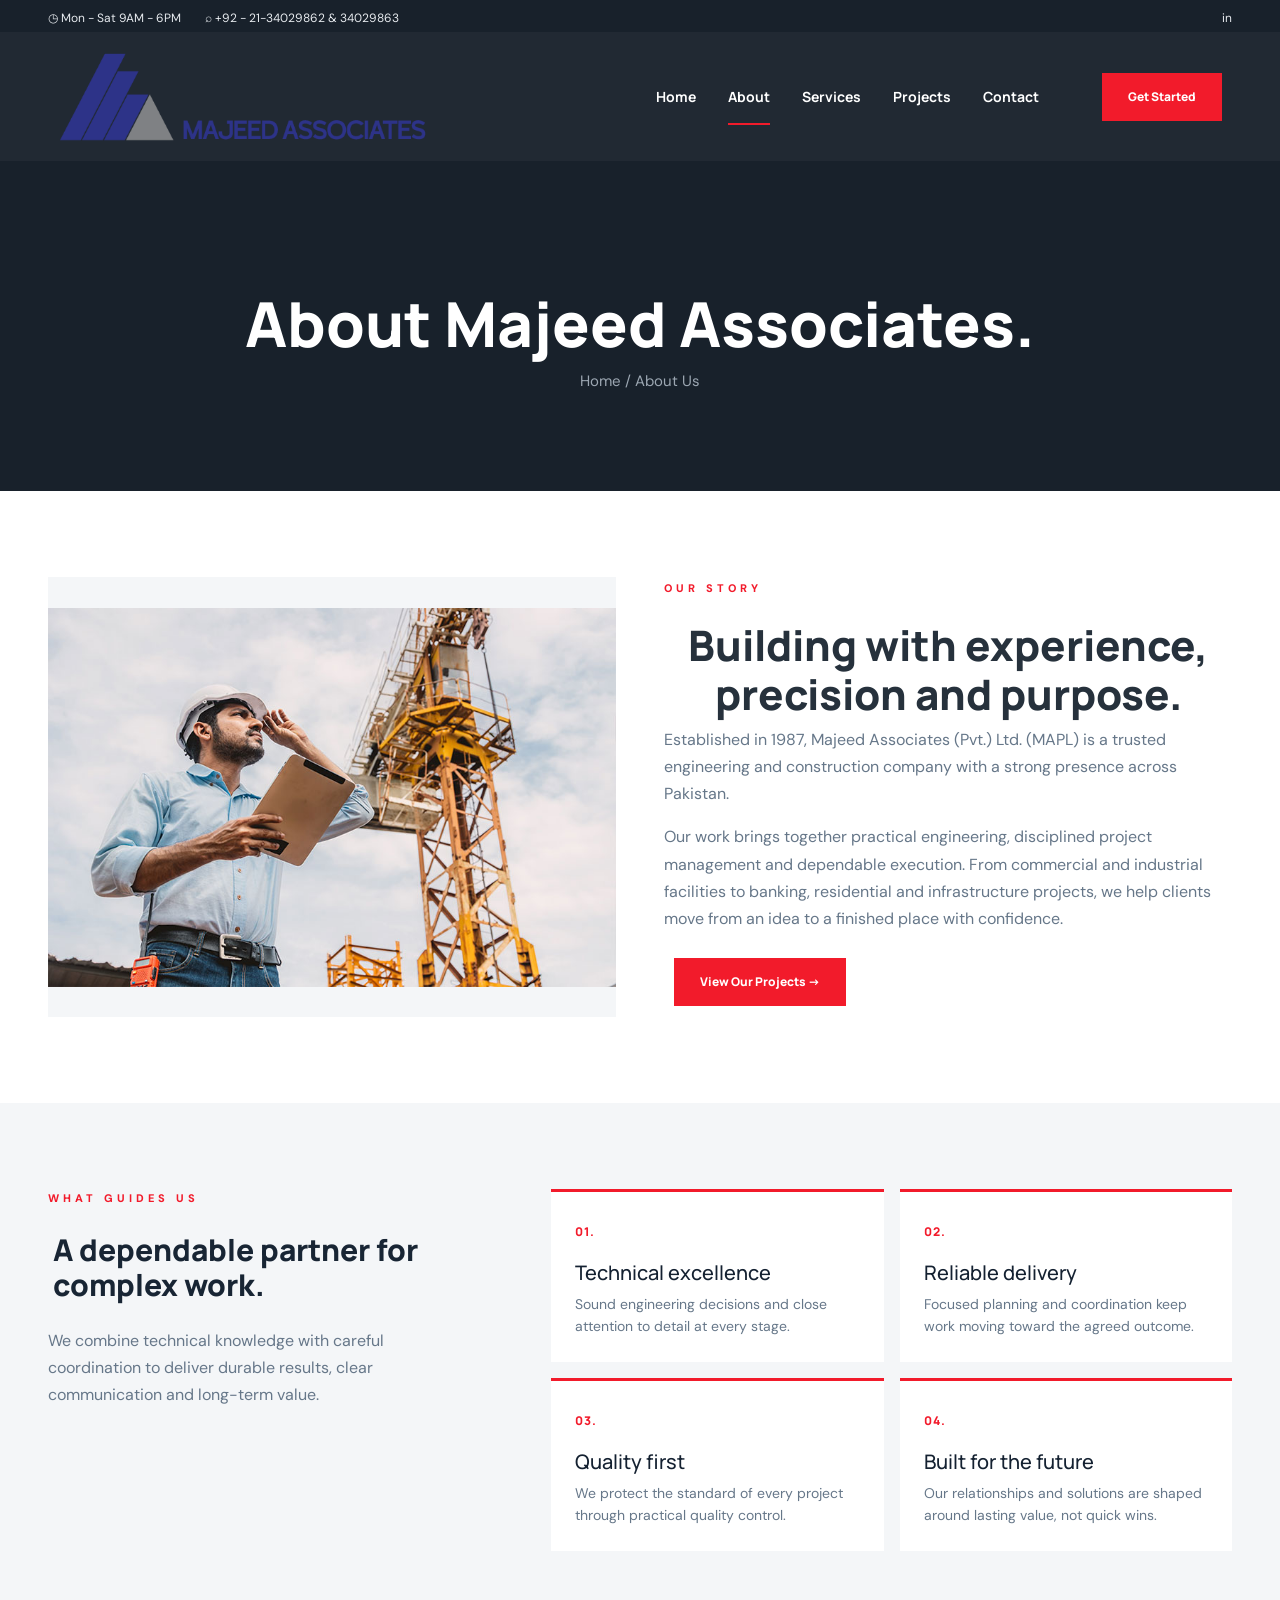
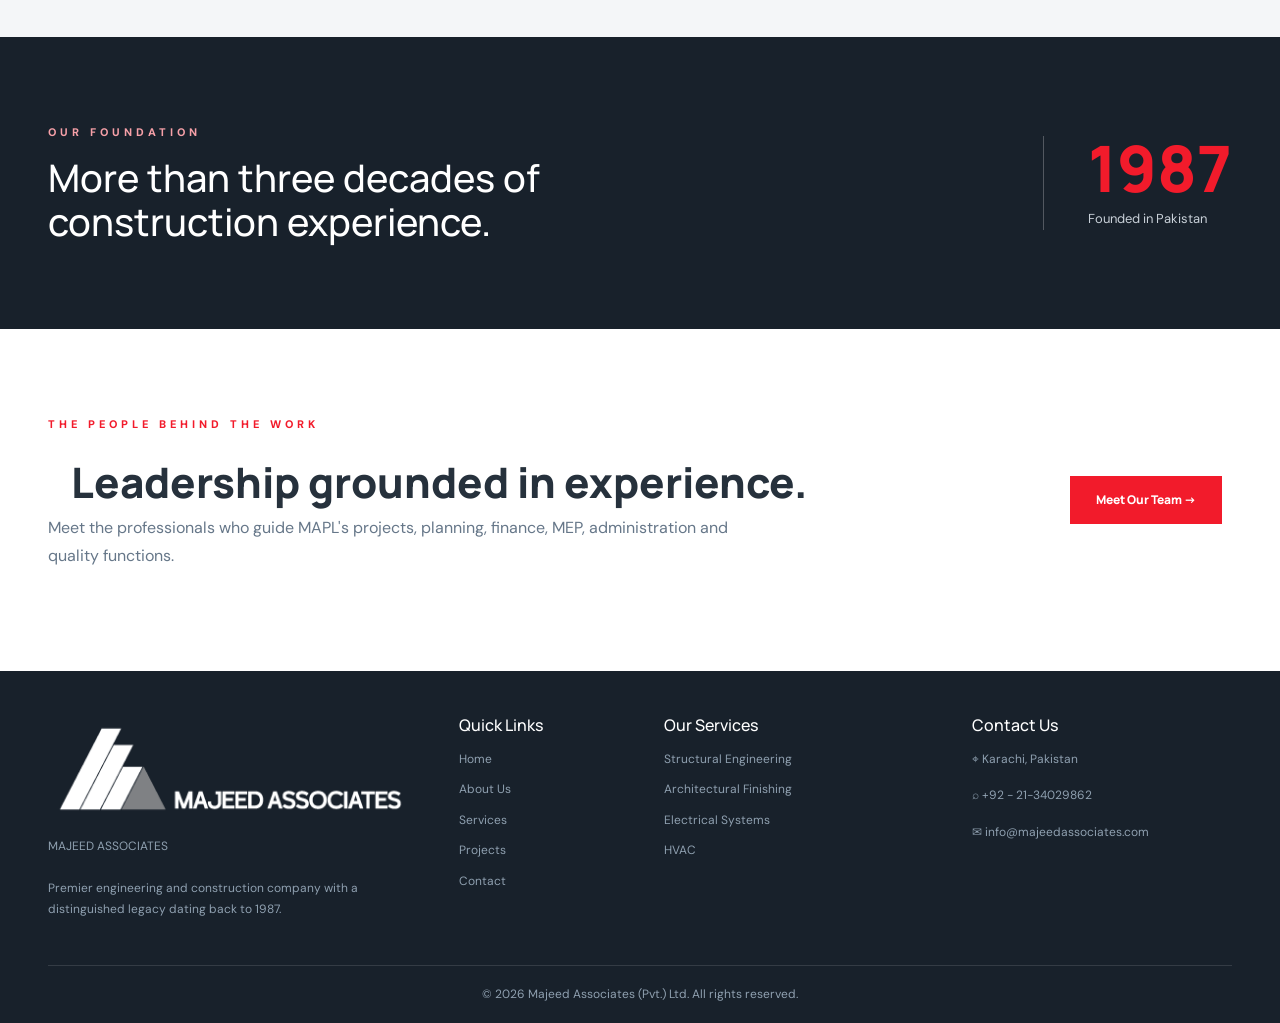
==== commit 1f47284d: "3.8" ====
--- a/about.html
+++ b/about.html
@@ -14,7 +14,7 @@
 <body>
 <div class="topbar"><div class="container-fluid px-4 px-xl-5 d-flex justify-content-between align-items-center"><div class="d-flex gap-4"><span>◷ Mon - Sat 9AM - 6PM</span><span>⌕ +92 - 21-34029862 &amp; 34029863</span></div><span>in</span></div></div>
 <header class="header solid" id="header"><nav class="navbar navbar-expand-lg"><div class="container-fluid px-4 px-xl-5">
-  <a class="brand" href="index.html"><span class=""><img src="assets/website_logo/logo-white.png" alt="majeed-logo"></span></a>
+  <a class="brand" href="index.html"><span class=""><img src="assets/website_logo/logo-blue.png" alt="majeed-logo"></span></a>
 
 <button class="navbar-toggler" data-bs-toggle="collapse" data-bs-target="#nav" aria-label="Toggle navigation"><span class="navbar-toggler-icon"></span></button>
 <div class="collapse navbar-collapse" id="nav"><ul class="navbar-nav mx-auto"><li><a class="nav-link" href="index.html">Home</a></li><li><a class="nav-link active" href="about.html">About</a></li><li><a class="nav-link" href="services.html">Services</a></li><li><a class="nav-link" href="projects.html">Projects</a></li><li><a class="nav-link" href="contact.html">Contact</a></li></ul><a class="btn red-btn" href="contact.html">Get Started</a></div>
@@ -30,7 +30,7 @@
 
 <section class="about-team-cta section-pad"><div class="container-fluid px-4 px-xl-5"><div class="row align-items-center g-4"><div class="col-lg-8"><span class="eyebrow about-page-eyebrow">THE PEOPLE BEHIND THE WORK</span><h2 class="section-title">Leadership grounded in experience<span class="dot">.</span></h2><p>Meet the professionals who guide MAPL's projects, planning, finance, MEP, administration and quality functions.</p></div><div class="col-lg-4 text-lg-end"><a class="btn red-btn" href="index.html#team">Meet Our Team <span aria-hidden="true">→</span></a></div></div></div></section>
 </main>
-<footer id="contact"><div class="container-fluid px-4 px-xl-5"><div class="row g-5"><div class="col-md-4"><div class="brand"><span class="brand-logo">///</span><span>MAJEED ASSOCIATES</span></div><p class="mt-3">Premier engineering and construction company with a distinguished legacy dating back to 1987.</p></div><div class="col-md-2"><h4>Quick Links</h4><a href="index.html">Home</a><a href="about.html">About Us</a><a href="services.html">Services</a><a href="projects.html">Projects</a><a href="contact.html">Contact</a></div><div class="col-md-3"><h4>Our Services</h4><a href="services.html">Structural Engineering</a><a href="services.html">Architectural Finishing</a><a href="services.html">Electrical Systems</a><a href="services.html">HVAC</a></div><div class="col-md-3"><h4>Contact Us</h4><p>⌖ Karachi, Pakistan</p><p>⌕ +92 - 21-34029862</p><p>✉ info@majeedassociates.com</p></div></div><div class="footer-bottom">© <span id="year"></span> Majeed Associates (Pvt.) Ltd. All rights reserved.</div></div></footer>
+<footer id="contact"><div class="container-fluid px-4 px-xl-5"><div class="row g-5"><div class="col-md-4"><div class=""><span class="brand-logo"><img src="assets/website_logo/logo-white.png" alt="majeed-logo"></span><span>MAJEED ASSOCIATES</span></div><p class="mt-3">Premier engineering and construction company with a distinguished legacy dating back to 1987.</p></div><div class="col-md-2"><h4>Quick Links</h4><a href="index.html">Home</a><a href="about.html">About Us</a><a href="services.html">Services</a><a href="projects.html">Projects</a><a href="contact.html">Contact</a></div><div class="col-md-3"><h4>Our Services</h4><a href="services.html">Structural Engineering</a><a href="services.html">Architectural Finishing</a><a href="services.html">Electrical Systems</a><a href="services.html">HVAC</a></div><div class="col-md-3"><h4>Contact Us</h4><p>⌖ Karachi, Pakistan</p><p>⌕ +92 - 21-34029862</p><p>✉ info@majeedassociates.com</p></div></div><div class="footer-bottom">© <span id="year"></span> Majeed Associates (Pvt.) Ltd. All rights reserved.</div></div></footer>
 <button id="backTop" aria-label="Back to top">↑</button>
 <script src="https://code.jquery.com/jquery-3.7.1.min.js"></script><script src="https://cdn.jsdelivr.net/npm/bootstrap@5.3.3/dist/js/bootstrap.bundle.min.js"></script><script src="js/main.js"></script>
 </body></html>
--- a/css/style.css
+++ b/css/style.css
@@ -1,6 +1,10 @@
 .brand > span > img{
     max-width: 70%;
 }
+
+    .navbar-expand-lg .navbar-nav .dropdown-menu{
+        width: 200px;
+    }
  
  .brand-logo-image { width: 34px; height: 34px; flex: none; letter-spacing: normal; transform: none; }
   .brand-logo-image img { width: 100%; height: 100%; object-fit: contain; }
@@ -12,7 +16,7 @@
 .team-photo{width:150px;margin:26px auto 0;border-radius:50%}.team-photo img{border-radius:50%}
 .about-story-image{background:var(--soft);min-height:440px;display:flex;align-items:center;justify-content:center;overflow:hidden}.about-story-image img{width:100%;height:auto;max-height:560px;object-fit:contain}.about-page-eyebrow{color:var(--red);margin-bottom:12px}.about-story p,.about-team-cta p{max-width:680px;color:var(--muted);font-size:16px}.about-values{background:var(--soft)}.about-lead{color:var(--muted);max-width:420px}.about-value{height:100%;background:#fff;border-top:3px solid var(--red);padding:25px 24px}.about-value>span{color:var(--red);font:800 12px Manrope,sans-serif;letter-spacing:1px}.about-value h3{font-size:20px;margin:16px 0 8px}.about-value p{color:var(--muted);font-size:14px;line-height:1.6;margin:0}.about-milestone{background:var(--nav);color:#fff}.about-milestone-inner{display:flex;align-items:center;justify-content:space-between;gap:30px}.about-milestone h2{max-width:650px;font-size:38px;line-height:1.15;margin:0}.about-milestone .eyebrow{color:#f6a0a8;margin-bottom:14px}.about-milestone-number{border-left:1px solid rgba(255,255,255,.25);padding-left:44px;display:flex;flex-direction:column}.about-milestone-number strong{font:800 64px/1 Manrope,sans-serif;color:var(--red)}.about-milestone-number span{font-size:13px;color:#c8d0d8;margin-top:8px}.about-team-cta{background:#fff}@media(max-width:767px){.about-story-image{min-height:280px}.about-milestone-inner{display:block}.about-milestone h2{font-size:28px}.about-milestone-number{border-left:0;border-top:1px solid rgba(255,255,255,.25);padding:24px 0 0;margin-top:28px}.about-milestone-number strong{font-size:52px}}
 :root{--red:#f21b2b;--nav:#18212b;--ink:#142131;--muted:#667789;--soft:#f4f6f8;--card-shadow:0 18px 40px rgba(20,33,49,.08);--line:#e9edf1}
-*{box-sizing:border-box}html{scroll-behavior:smooth}body{margin:0;font-family:"DM Sans",sans-serif;color:var(--ink);background:#fff;font-size:16px;line-height:1.7}a{text-decoration:none;color:inherit}img{max-width:100%;display:block}h1,h2,h3,h4,.brand,.nav-link,.btn{font-family:"Manrope",sans-serif}.topbar{height:32px;background:#18212b;color:#e7ebef;font-size:12px;padding:8px 0}.header{position:absolute;top:32px;left:0;width:100%;z-index:20;background:rgba(24,33,43,.96);backdrop-filter:blur(8px)}.header.solid{position:relative;top:0}.header.sticky{position:fixed;top:0;box-shadow:0 5px 25px rgba(0,0,0,.12)}.navbar{min-height:76px}.brand{display:flex;align-items:center;gap:10px;color:#fff;font-size:13px;font-weight:800;letter-spacing:.4px}.brand-logo{font-size:24px;font-weight:800;letter-spacing:-5px;transform:skew(-8deg)}.nav-link{color:#fff!important;font-size:14px;font-weight:700;padding:26px 16px!important;position:relative}.nav-link:after{content:"";position:absolute;height:2px;background:var(--red);left:16px;right:16px;bottom:10px;transform:scaleX(0);transition:.2s}.nav-link.active:after,.nav-link:hover:after{transform:scaleX(1)}.red-btn{background:var(--red);color:#fff;border:0;border-radius:0;padding:15px 26px;font-size:12px;font-weight:800;transition:.2s ease}.red-btn:hover{background:#d90e1f;color:#fff;transform:translateY(-1px)}.hero{height:760px;position:relative;overflow:hidden;color:#fff}.hero-image{position:absolute;inset:0;background:url("../assets/home-hero.jpg") center/cover no-repeat;filter:brightness(.9)}.hero-shade{position:absolute;inset:0;background:linear-gradient(90deg,#17202bdd,#17202b8c 55%,#17202b35),linear-gradient(#17202b33,#17202b55)}.hero-inner{position:relative;z-index:2;height:100%;display:flex;align-items:center}.hero-copy{max-width:620px;margin-top:40px}.eyebrow{display:block;letter-spacing:4px;font-size:11px;font-weight:800;margin-bottom:24px}.hero h1{font-size:72px;line-height:.95;letter-spacing:-2px;font-weight:800;margin:0 0 22px}.hero p{font-size:18px;line-height:1.7;max-width:560px;color:#d9dde1;margin-bottom:24px}.hero-projects{position:absolute;z-index:3;bottom:0;right:0;width:68%;display:flex;background:#fff;color:var(--ink);min-height:100px;box-shadow:-10px -10px 30px rgba(20,33,49,.06)}.hero-project{flex:1;padding:18px 24px;display:flex;flex-direction:column}.hero-project small{color:var(--red);font-weight:800;font-size:11px}.hero-project b{font-size:18px}.hero-project span{font-size:11px;color:#66717b}.hero-projects-link{background:var(--red);color:#fff;display:flex;align-items:center;padding:0 28px;font-size:12px;font-weight:800}.section-pad{padding:86px 0}.section-title{font-size:42px;line-height:1.15;text-align:center;font-weight:800;color:#26313c}.about h3{font-size:28px;font-weight:800}.about p,.feature span{font-size:16px;line-height:1.8;color:#657382}.about-images{position:relative;height:360px;display:grid;grid-template-columns:1fr 1fr;gap:14px}.about-images img{width:100%;height:100%;object-fit:cover;border-radius:8px}.about-images img:nth-child(2){margin-top:110px;height:240px}.feature{border-left:3px solid var(--red);padding-left:18px;margin-top:22px;display:flex;flex-direction:column;gap:8px}.feature b{font-size:18px}.featured{background:#f5f6f7}.center-title{text-align:center;font-size:30px;line-height:1.15;font-weight:800;margin:25px 5px;color:#182534}.center-title.white{color:#fff}.center-sub{text-align:center;max-width:700px;margin: 40px auto;font-size:16px;line-height:1.7;color:#8d99a4}.filter-row{display:flex;justify-content:center;gap:4px;margin:18px 0}.filter{border:1px solid #e8ebed;background:#fff;color:#76818b;padding:10px 18px;font-size:14px;transition:.2s}.filter.active{background:var(--red);color:#fff}.project-search{text-align:center;margin:0 auto 20px;max-width:440px}.project-search input{width:100%;border:1px solid #ddd;padding:12px 14px;font-size:14px;outline:0;border-radius:6px}.project-card{background:#fff;cursor:pointer;border:0;box-shadow:var(--card-shadow);height:100%;transition:transform .2s ease, box-shadow .2s ease}.project-card:hover{transform:translateY(-4px);box-shadow:0 12px 30px rgba(20,33,49,.12)}.project-card img{width:100%;height:340px;object-fit:cover;background:#f4f5f6;padding:8px}.project-card .pbody{padding:14px}.project-card small{color:var(--red);font-size:11px;font-weight:800}.project-card h3{font-size:18px;font-weight:800;margin:8px 0;color:#1b2836}.project-card p{font-size:13px;color:#788590;margin:0;line-height:1.6}.view-more{display:block;margin:24px auto 0}.dark-testimonials{background:#18212b;color:#fff}.testimonial{background:#202c39;border:1px solid #2d3946;padding:20px;font-size:14px;box-shadow:var(--card-shadow)}.avatar{width:36px;height:36px;border-radius:50%;background:#d5d9de;color:#192431;display:inline-flex;align-items:center;justify-content:center;font-size:12px;font-weight:800;margin-right:10px}.testimonial small{display:block;color:#ff5260;font-weight:700;margin:10px 0 6px;font-size:13px}.testimonial p{color:#9ca7b2;font-size:14px;line-height:1.7;margin:0}.brands{padding:52px 0}.brand-row{display:flex;justify-content:space-around;align-items:center;color:#a1a5a9;font-size:24px;margin-top:28px;filter:grayscale(1)}.brand-row strong{font-size:36px}.services{background:#f7f8f9}.mini-service{display:flex;flex-direction:column;background:#fff;color:var(--ink);height:100%;padding-bottom:12px;box-shadow:var(--card-shadow);transition:transform .2s ease}.mini-service:hover{transform:translateY(-4px)}.mini-service img{height:330px;width:100%;object-fit:cover}.mini-service b{font-size:16px;padding:12px 12px 4px}.mini-service small{font-size:13px;padding:0 12px;color:#7a858e}.mini-service span{font-size:12px;color:var(--red);font-weight:800;padding:12px}.stats{background:#18212b;color:#fff;padding:32px 0}.stats b{display:block;font-size:28px}.stats b:after{content:"+";color:var(--red)}.stats span{font-size:12px;color:#aeb8c1}.components{background:#fff}.component-row{display:flex;align-items:center;justify-content:space-between;gap:50px;margin-top:48px}.component-row.reverse{flex-direction:row-reverse}.component-row>div{flex:1}.component-row img{width:48%;height:210px;object-fit:cover;border-radius:10px;box-shadow:var(--card-shadow)}.component-row small{color:var(--red);font-weight:800;font-size:14px}.component-row h3{font-size:24px;font-weight:800;margin:6px 0}.component-row p{font-size:15px;line-height:1.8;color:#7a8691}.contact{padding-top:10px}.contact-box{background:var(--red);color:#fff;padding:50px 60px;display:flex;justify-content:space-between;align-items:center;box-shadow:var(--card-shadow)}.contact-box h2{font-size:46px;font-weight:800;margin:8px 0}.light-btn{background:#fff;color:#18212b;border:0;border-radius:0;padding:16px 24px;font-size:13px;font-weight:800}footer{background:#18212b;color:#8fa0b0;padding:45px 0 18px;font-size:12px}footer h4{color:#fff;font-size:16px;margin-bottom:14px}footer a{display:block;color:#8fa0b0;margin:10px 0}.footer-bottom{border-top:1px solid rgba(255,255,255,.12);text-align:center;margin-top:30px;padding-top:18px}.page-hero{height:330px;background:#18212b;color:#fff;display:flex;align-items:center;justify-content:center;text-align:center}.page-hero h1{font-size:62px;font-weight:800;margin:45px 0 8px}.page-hero p{color:#9ca7b2;font-size:15px}.service-page{padding:90px 0}.service-detail{display:grid;grid-template-columns:1fr 1fr;gap:45px;align-items:center;margin-bottom:72px}.service-detail.reverse img{grid-column:2}.service-detail.reverse div{grid-row:1}.service-detail img{width:100%;height:360px;object-fit:cover;border-radius:12px;box-shadow:var(--card-shadow)}.service-detail h2{font-size:38px;line-height:1.15;font-weight:800;margin-bottom:18px}.service-detail p{font-size:17px;line-height:1.8;color:#637385;max-width:580px;margin-bottom:24px}.modal-close{position:absolute;right:10px;top:5px;border:0;background:#fff;font-size:28px;z-index:3}.modal img{width:100%;max-height:420px;object-fit:cover}.modal small{color:var(--red);font-weight:800}.modal h3{font-weight:800;color: var(--bs-gray-400);}.modal p{color:#687787;font-size:14px}.modal-content{border:0;border-radius:0;overflow:hidden}.modal-body{background:#0e1722}#projectCarousel{background:#0e1722}.carousel-item img{width:100%;max-height:72vh;object-fit:contain;background:#0e1722;display:block}.carousel-control-prev,.carousel-control-next{width:40px;height:40px;top:50%;transform:translateY(-50%);background:rgba(0,0,0,.35);border-radius:50%;opacity:1}.carousel-control-prev{left:20px}.carousel-control-next{right:20px}.carousel-control-prev-icon,.carousel-control-next-icon{filter:drop-shadow(0 0 2px rgba(0,0,0,.6))}.project-card{margin-bottom:8px}
+*{box-sizing:border-box}html{scroll-behavior:smooth}body{margin:0;font-family:"DM Sans",sans-serif;color:var(--ink);background:#fff;font-size:16px;line-height:1.7}a{text-decoration:none;color:inherit}img{max-width:100%;display:block}h1,h2,h3,h4,.brand,.nav-link,.btn{font-family:"Manrope",sans-serif}.topbar{height:32px;background:#18212b;color:#e7ebef;font-size:12px;padding:8px 0}.header{position:absolute;top:32px;left:0;width:100%;z-index:20;background:rgba(24,33,43,.96);backdrop-filter:blur(8px)}.header.solid{position:relative;top:0 ; }.header.sticky{position:fixed;top:0;background: #0000003d;box-shadow:0 5px 25px rgba(0,0,0,.12)}.navbar{min-height:76px}.brand{display:flex;align-items:center;gap:10px;color:#fff;font-size:13px;font-weight:800;letter-spacing:.4px}.brand-logo{font-size:24px;font-weight:800;letter-spacing:-5px;transform:skew(-8deg)}.nav-link{color:#fff!important;font-size:14px;font-weight:700;padding:26px 16px!important;position:relative}.nav-link:after{content:"";position:absolute;height:2px;background:var(--red);left:16px;right:16px;bottom:10px;transform:scaleX(0);transition:.2s}.nav-link.active:after,.nav-link:hover:after{transform:scaleX(1)}.red-btn{background:var(--red);color:#fff;border:0;border-radius:0;padding:15px 26px;font-size:12px;font-weight:800;transition:.2s ease}.red-btn:hover{background:#d90e1f;color:#fff;transform:translateY(-1px)}.hero{height:760px;position:relative;overflow:hidden;color:#fff}.hero-image{position:absolute;inset:0;background:url("../assets/home-hero.jpg") center/cover no-repeat;filter:brightness(.9)}.hero-shade{position:absolute;inset:0;background:linear-gradient(90deg,#17202bdd,#17202b8c 55%,#17202b35),linear-gradient(#17202b33,#17202b55)}.hero-inner{position:relative;z-index:2;height:100%;display:flex;align-items:center}.hero-copy{max-width:620px;margin-top:40px}.eyebrow{display:block;letter-spacing:4px;font-size:11px;font-weight:800;margin-bottom:24px}.hero h1{font-size:72px;line-height:.95;letter-spacing:-2px;font-weight:800;margin:0 0 22px}.hero p{font-size:18px;line-height:1.7;max-width:560px;color:#d9dde1;margin-bottom:24px}.hero-projects{position:absolute;z-index:3;bottom:0;right:0;width:68%;display:flex;background:#fff;color:var(--ink);min-height:100px;box-shadow:-10px -10px 30px rgba(20,33,49,.06)}.hero-project{flex:1;padding:18px 24px;display:flex;flex-direction:column}.hero-project small{color:var(--red);font-weight:800;font-size:11px}.hero-project b{font-size:18px}.hero-project span{font-size:11px;color:#66717b}.hero-projects-link{background:var(--red);color:#fff;display:flex;align-items:center;padding:0 28px;font-size:12px;font-weight:800}.section-pad{padding:86px 0}.section-title{font-size:42px;line-height:1.15;text-align:center;font-weight:800;color:#26313c}.about h3{font-size:28px;font-weight:800}.about p,.feature span{font-size:16px;line-height:1.8;color:#657382}.about-images{position:relative;height:360px;display:grid;grid-template-columns:1fr 1fr;gap:14px}.about-images img{width:100%;height:100%;object-fit:cover;border-radius:8px}.about-images img:nth-child(2){margin-top:110px;height:240px}.feature{border-left:3px solid var(--red);padding-left:18px;margin-top:22px;display:flex;flex-direction:column;gap:8px}.feature b{font-size:18px}.featured{background:#f5f6f7}.center-title{text-align:center;font-size:30px;line-height:1.15;font-weight:800;margin:25px 5px;color:#182534}.center-title.white{color:#fff}.center-sub{text-align:center;max-width:700px;margin: 40px auto;font-size:16px;line-height:1.7;color:#8d99a4}.filter-row{display:flex;justify-content:center;gap:4px;margin:18px 0}.filter{border:1px solid #e8ebed;background:#fff;color:#76818b;padding:10px 18px;font-size:14px;transition:.2s}.filter.active{background:var(--red);color:#fff}.project-search{text-align:center;margin:0 auto 20px;max-width:440px}.project-search input{width:100%;border:1px solid #ddd;padding:12px 14px;font-size:14px;outline:0;border-radius:6px}.project-card{background:#fff;cursor:pointer;border:0;box-shadow:var(--card-shadow);height:100%;transition:transform .2s ease, box-shadow .2s ease}.project-card:hover{transform:translateY(-4px);box-shadow:0 12px 30px rgba(20,33,49,.12)}.project-card img{width:100%;height:340px;object-fit:cover;background:#f4f5f6;padding:8px}.project-card .pbody{padding:14px}.project-card small{color:var(--red);font-size:11px;font-weight:800}.project-card h3{font-size:18px;font-weight:800;margin:8px 0;color:#1b2836}.project-card p{font-size:13px;color:#788590;margin:0;line-height:1.6}.view-more{display:block;margin:24px auto 0}.dark-testimonials{background:#18212b;color:#fff}.testimonial{background:#202c39;border:1px solid #2d3946;padding:20px;font-size:14px;box-shadow:var(--card-shadow)}.avatar{width:36px;height:36px;border-radius:50%;background:#d5d9de;color:#192431;display:inline-flex;align-items:center;justify-content:center;font-size:12px;font-weight:800;margin-right:10px}.testimonial small{display:block;color:#ff5260;font-weight:700;margin:10px 0 6px;font-size:13px}.testimonial p{color:#9ca7b2;font-size:14px;line-height:1.7;margin:0}.brands{padding:52px 0}.brand-row{display:flex;justify-content:space-around;align-items:center;color:#a1a5a9;font-size:24px;margin-top:28px;filter:grayscale(1)}.brand-row strong{font-size:36px}.services{background:#f7f8f9}.mini-service{display:flex;flex-direction:column;background:#fff;color:var(--ink);height:100%;padding-bottom:12px;box-shadow:var(--card-shadow);transition:transform .2s ease}.mini-service:hover{transform:translateY(-4px)}.mini-service img{height:330px;width:100%;object-fit:cover}.mini-service b{font-size:16px;padding:12px 12px 4px}.mini-service small{font-size:13px;padding:0 12px;color:#7a858e}.mini-service span{font-size:12px;color:var(--red);font-weight:800;padding:12px}.stats{background:#18212b;color:#fff;padding:32px 0}.stats b{display:block;font-size:28px}.stats b:after{content:"+";color:var(--red)}.stats span{font-size:12px;color:#aeb8c1}.components{background:#fff}.component-row{display:flex;align-items:center;justify-content:space-between;gap:50px;margin-top:48px}.component-row.reverse{flex-direction:row-reverse}.component-row>div{flex:1}.component-row img{width:48%;height:210px;object-fit:cover;border-radius:10px;box-shadow:var(--card-shadow)}.component-row small{color:var(--red);font-weight:800;font-size:14px}.component-row h3{font-size:24px;font-weight:800;margin:6px 0}.component-row p{font-size:15px;line-height:1.8;color:#7a8691}.contact{padding-top:10px}.contact-box{background:var(--red);color:#fff;padding:50px 60px;display:flex;justify-content:space-between;align-items:center;box-shadow:var(--card-shadow)}.contact-box h2{font-size:46px;font-weight:800;margin:8px 0}.light-btn{background:#fff;color:#18212b;border:0;border-radius:0;padding:16px 24px;font-size:13px;font-weight:800}footer{background:#18212b;color:#8fa0b0;padding:45px 0 18px;font-size:12px}footer h4{color:#fff;font-size:16px;margin-bottom:14px}footer a{display:block;color:#8fa0b0;margin:10px 0}.footer-bottom{border-top:1px solid rgba(255,255,255,.12);text-align:center;margin-top:30px;padding-top:18px}.page-hero{height:330px;background:#18212b;color:#fff;display:flex;align-items:center;justify-content:center;text-align:center}.page-hero h1{font-size:62px;font-weight:800;margin:45px 0 8px}.page-hero p{color:#9ca7b2;font-size:15px}.service-page{padding:90px 0}.service-detail{display:grid;grid-template-columns:1fr 1fr;gap:45px;align-items:center;margin-bottom:72px}.service-detail.reverse img{grid-column:2}.service-detail.reverse div{grid-row:1}.service-detail img{width:100%;height:360px;object-fit:cover;border-radius:12px;box-shadow:var(--card-shadow)}.service-detail h2{font-size:38px;line-height:1.15;font-weight:800;margin-bottom:18px}.service-detail p{font-size:17px;line-height:1.8;color:#637385;max-width:580px;margin-bottom:24px}.modal-close{position:absolute;right:10px;top:5px;border:0;background:#fff;font-size:28px;z-index:3}.modal img{width:100%;max-height:420px;object-fit:cover}.modal small{color:var(--red);font-weight:800}.modal h3{font-weight:800;color: var(--bs-gray-400);}.modal p{color:#687787;font-size:14px}.modal-content{border:0;border-radius:0;overflow:hidden}.modal-body{background:#0e1722}#projectCarousel{background:#0e1722}.carousel-item img{width:100%;max-height:72vh;object-fit:contain;background:#0e1722;display:block}.carousel-control-prev,.carousel-control-next{width:40px;height:40px;top:50%;transform:translateY(-50%);background:rgba(0,0,0,.35);border-radius:50%;opacity:1}.carousel-control-prev{left:20px}.carousel-control-next{right:20px}.carousel-control-prev-icon,.carousel-control-next-icon{filter:drop-shadow(0 0 2px rgba(0,0,0,.6))}.project-card{margin-bottom:8px}
 @media(max-width:991px){.topbar{display:none}.header{top:0}.navbar{min-height:65px}.nav-link{padding:12px 0!important}.nav-link:after{left:0;right:auto;bottom:3px;width:30px}.hero{height:620px}.hero h1{font-size:52px}.hero-copy{max-width:460px}.hero-projects{width:100%}.hero-project{padding:12px}.hero-project b{font-size:15px}.hero-project span{font-size:10px}.hero-projects-link{padding:0 15px;font-size:10px}.section-title{font-size:30px}.about-images{height:290px}.service-detail{gap:30px}.service-detail h2{font-size:30px}}
 @media(max-width:767px){.brand{font-size:10px}.brand-logo{font-size:18px}.hero{height:640px}.hero-image{background-position:center}.hero-copy{margin-top:20px}.hero h1{font-size:38px;letter-spacing:-1px}.hero p{font-size:15px;max-width:100%}.eyebrow{font-size:9px;margin-bottom:12px}.hero-projects{min-height:70px}.hero-project{padding:8px 7px}.hero-project b{font-size:10px}.hero-project span{font-size:7px}.hero-projects-link{font-size:7px;padding:0 8px}.section-pad{padding:52px 0}.desktop{display:none}.section-title{font-size:22px}.about-images{height:220px;gap:8px}.about-images img:nth-child(2){margin-top:72px;height:148px}.about h3{font-size:18px}.about p,.feature span{font-size:14px}.feature b{font-size:15px}.center-title{font-size:20px}.project-card img{height:118px}.project-card h3{font-size:15px}.project-card p{font-size:12px}.brand-row{font-size:15px}.brand-row strong{font-size:22px}.component-row,.component-row.reverse{display:flex;flex-direction:column;gap:14px;align-items:stretch}.component-row img{width:100%;height:180px}.contact-box{padding:30px 25px;display:block}.contact-box h2{font-size:28px}.contact-box .light-btn{margin-top:18px}.page-hero{height:260px}.page-hero h1{font-size:44px}.service-page{padding:60px 0}.service-detail,.service-detail.reverse{display:flex;flex-direction:column;gap:25px;margin-bottom:55px}.service-detail.reverse img{order:1}.service-detail.reverse div{order:2}.service-detail img{height:240px}.service-detail h2{font-size:26px}.service-detail p{font-size:15px}.service-detail .red-btn{margin-bottom:10px}.topbar+ .header.solid{top:0}}
 .team{background:var(--soft)}.team-heading .eyebrow{color:var(--red);margin-bottom:10px}.team-heading .center-sub{max-width:620px;margin:0 auto}.team-card{height:100%;background:#fff;box-shadow:var(--card-shadow);transition:transform .3s ease,box-shadow .3s ease;position:relative;overflow:hidden;border:1px solid rgba(20,33,49,.05)}.team-card:after{content:"";position:absolute;left:0;right:0;bottom:0;height:3px;background:var(--red);transform:scaleX(0);transform-origin:left;transition:transform .3s ease}.team-card:hover,.team-card:focus-within{transform:translateY(-7px);box-shadow:0 22px 45px rgba(20,33,49,.14)}.team-card:hover:after,.team-card:focus-within:after{transform:scaleX(1)}.team-photo{position:relative;width:100%;height:360px;margin:0;display:flex;align-items:center;justify-content:center}.team-photo::before{content:"";position:absolute;inset:0;background:linear-gradient(180deg,rgba(20,33,49,0),rgba(20,33,49,.06));z-index:1;pointer-events:none}.team-photo img{width:100%;height:90%;max-width:100%;max-height:100%;object-fit:contain;object-position:center center;transition:transform .55s ease}.team-card:hover .team-photo img,.team-card:focus-within .team-photo img{transform:scale(1.03)}.team-card-body{padding:24px 22px 20px}.team-card h3{font-size:19px;margin:0 0 2px}.team-role{display:block;color:var(--red);font-size:11px;font-weight:800;letter-spacing:1.2px;text-transform:uppercase}.team-card p{color:var(--muted);font-size:13px;line-height:1.6;margin:13px 0 19px}.team-controls{display:flex;align-items:center;justify-content:space-between;opacity:.18;transform:translateY(5px);transition:opacity .3s ease,transform .3s ease}.team-card:hover .team-controls,.team-card:focus-within .team-controls{opacity:1;transform:translateY(0)}.team-social{display:grid;place-items:center;width:30px;height:30px;border:1px solid var(--red);color:var(--red);font-family:Manrope,sans-serif;font-size:12px;font-weight:800}.team-social:hover{background:var(--red);color:#fff}.team-profile{border:0;background:none;color:var(--ink);font-family:Manrope,sans-serif;font-size:11px;font-weight:800;padding:5px 0}.team-profile:hover{color:var(--red)}.team-modal-content{border:0;border-radius:0;overflow:hidden}.team-modal-img{height:100%;min-height:390px;width:100%;object-fit:cover}.team-modal-content h3{font-size:30px;margin:7px 0 15px}.team-modal-content p{color:var(--muted);font-size:14px;line-height:1.7}.team-modal-content strong{display:block;font-family:Manrope,sans-serif;font-size:12px;margin:22px 0 2px}@media(max-width:767px){.team-photo{height:230px}.team-controls{opacity:1;transform:none}.team-modal-img{height:260px;min-height:0}.team-modal-content h3{font-size:24px}}
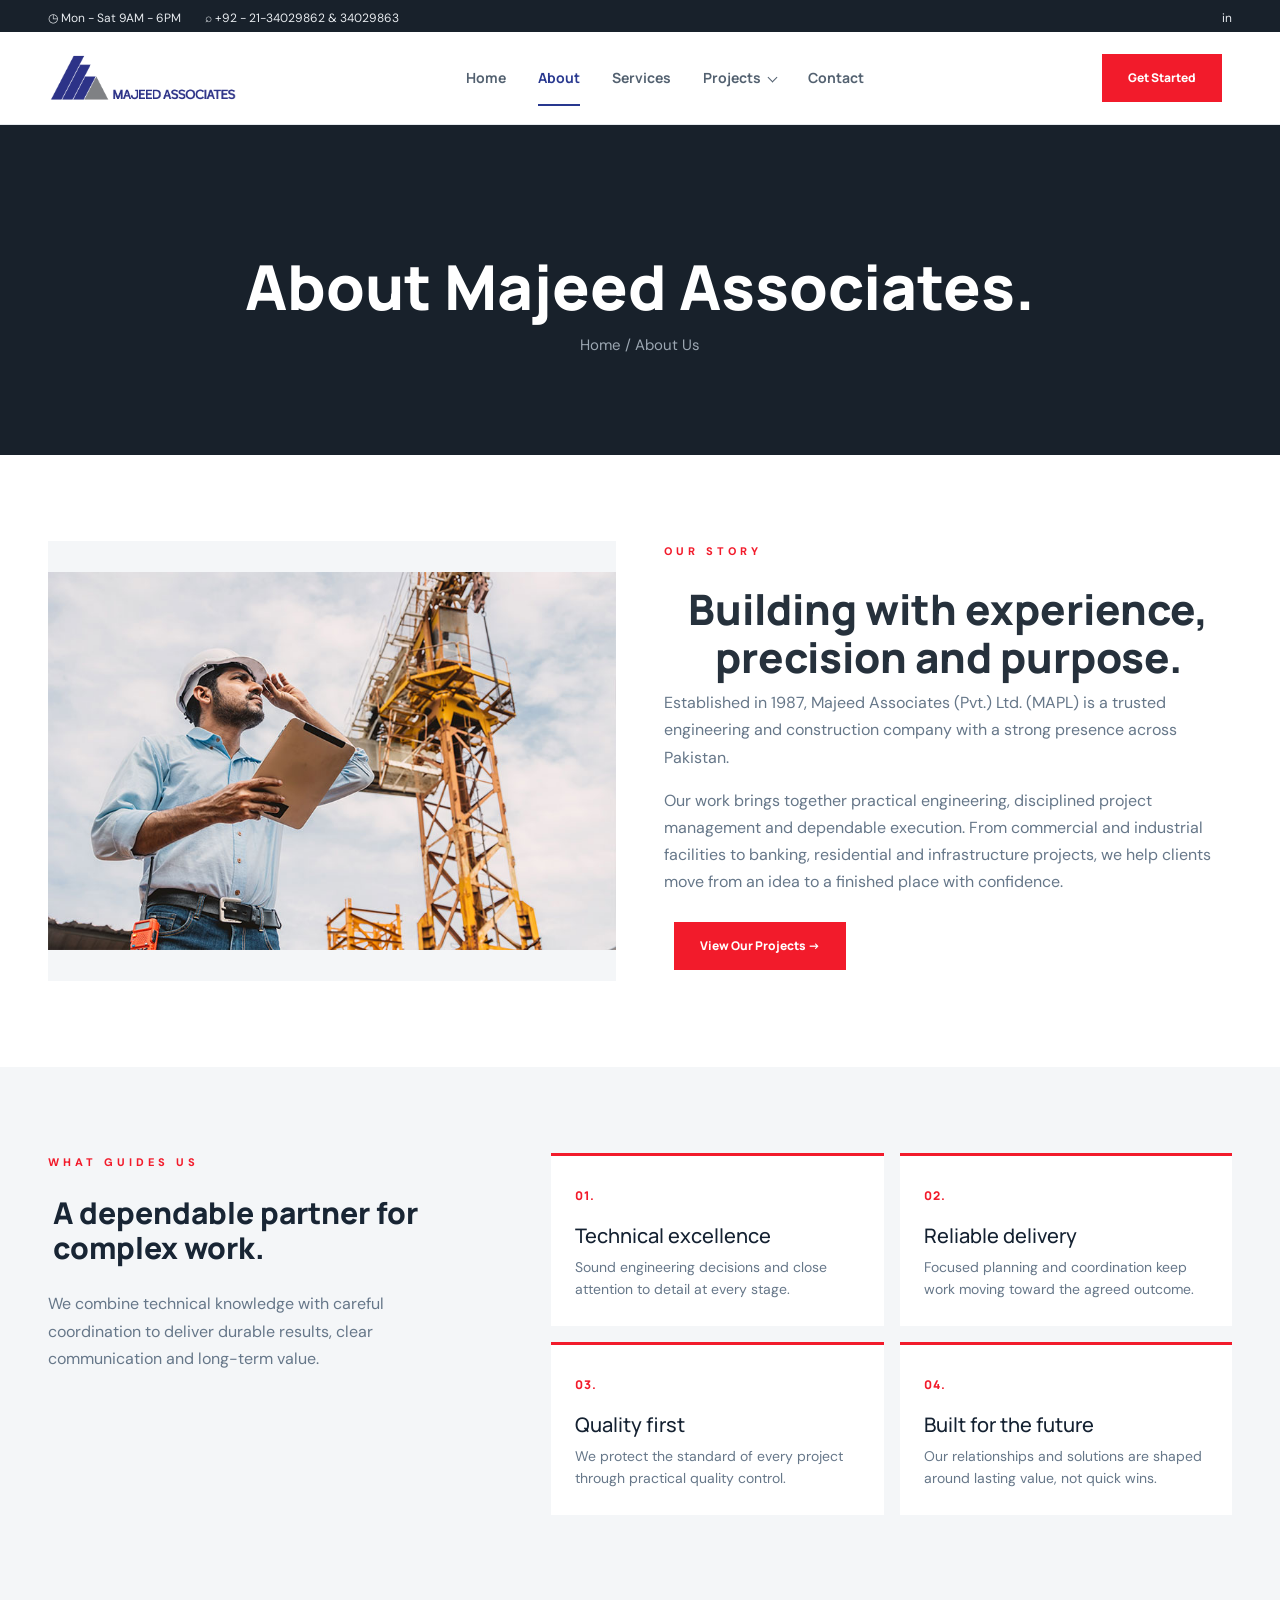
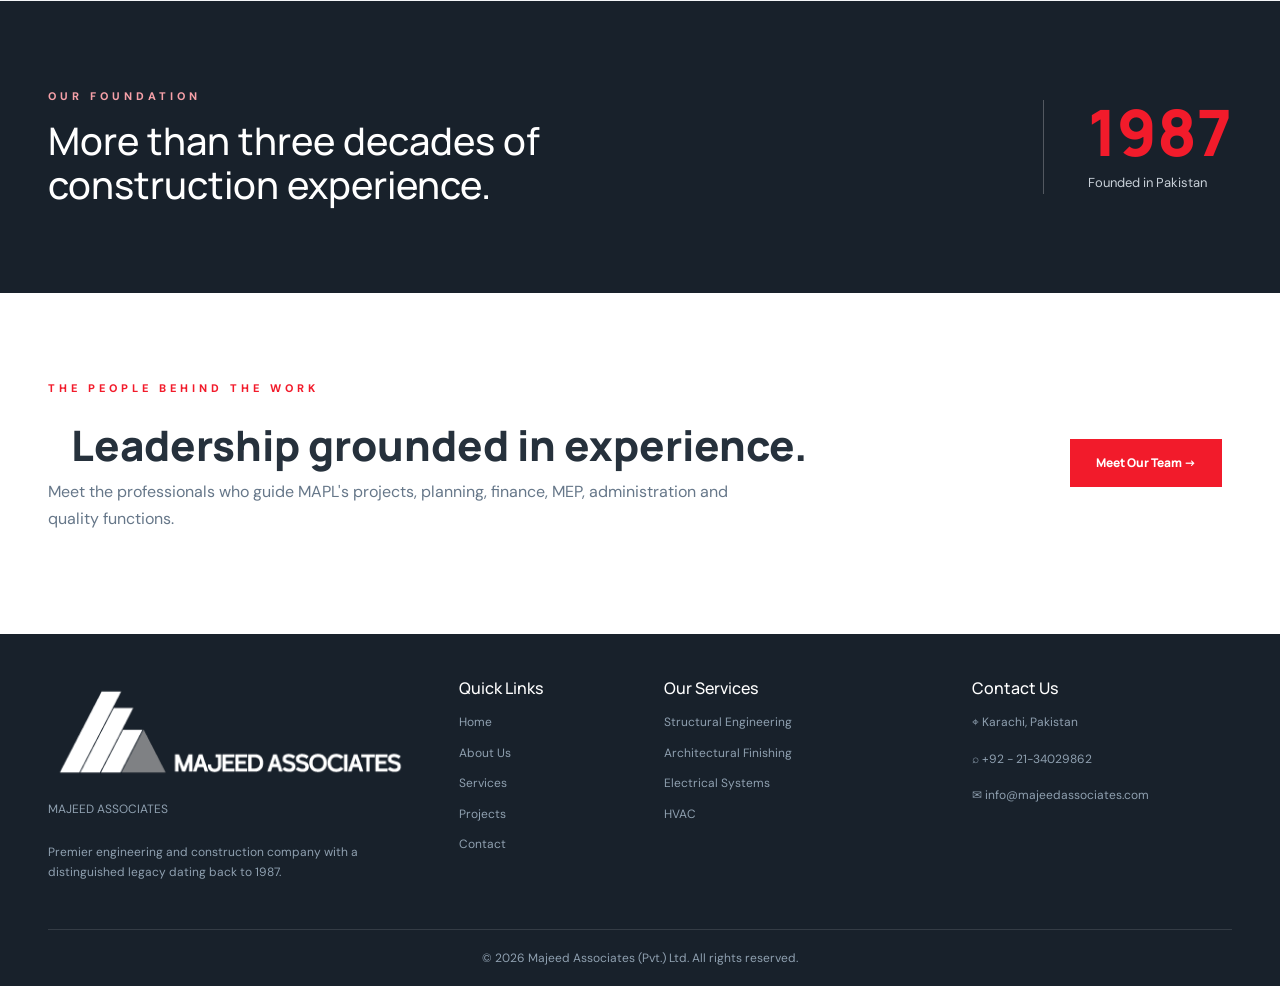
==== commit 63f15889: "4.1" ====
--- a/about.html
+++ b/about.html
@@ -17,7 +17,7 @@
   <a class="brand" href="index.html"><span class=""><img src="assets/website_logo/logo-blue.png" alt="majeed-logo"></span></a>
 
 <button class="navbar-toggler" data-bs-toggle="collapse" data-bs-target="#nav" aria-label="Toggle navigation"><span class="navbar-toggler-icon"></span></button>
-<div class="collapse navbar-collapse" id="nav"><ul class="navbar-nav mx-auto"><li><a class="nav-link" href="index.html">Home</a></li><li><a class="nav-link active" href="about.html">About</a></li><li><a class="nav-link" href="services.html">Services</a></li><li><a class="nav-link" href="projects.html">Projects</a></li><li><a class="nav-link" href="contact.html">Contact</a></li></ul><a class="btn red-btn" href="contact.html">Get Started</a></div>
+<div class="collapse navbar-collapse" id="nav"><ul class="navbar-nav mx-auto"><li><a class="nav-link" href="index.html">Home</a></li><li><a class="nav-link active" href="about.html">About</a></li><li><a class="nav-link" href="services.html">Services</a></li><li class="nav-item dropdown project-nav-dropdown"><a class="nav-link dropdown-toggle" href="#" role="button" data-bs-toggle="dropdown" aria-expanded="false">Projects<span class="project-dropdown-caret" aria-hidden="true"></span></a><ul class="dropdown-menu"><li><a class="dropdown-item" href="current-projects.html">Current Projects</a></li><li><a class="dropdown-item" href="projects.html">Completed Projects</a></li></ul></li><li><a class="nav-link" href="contact.html">Contact</a></li></ul><a class="btn red-btn" href="contact.html">Get Started</a></div>
 </div></nav></header>
 <!-- done -->
 <section class="page-hero"><div><h1>About Majeed Associates<span class="dot">.</span></h1><p>Home / About Us</p></div></section>
--- a/css/style.css
+++ b/css/style.css
@@ -1,6 +1,56 @@
 .brand > span > img{
-    max-width: 70%;
+    width: 100% !important;
+    height: 57px !important;
+    max-width: 100% !important;
+    object-fit: cover;
 }
+
+.project-category-filters{flex-wrap:wrap}
+.project-nav-dropdown{position:relative}
+.project-dropdown-caret{display:inline-block;width:7px;height:7px;margin:0 0 4px 8px;border-right:1.5px solid currentColor;border-bottom:1.5px solid currentColor;transform:rotate(45deg);transition:transform .2s ease;vertical-align:middle}
+.project-nav-dropdown .dropdown-toggle[aria-expanded="true"] .project-dropdown-caret{margin-bottom:0;transform:rotate(225deg)}
+.project-nav-dropdown .dropdown-toggle:after{left:16px;right:16px;border:0;margin:0}
+.project-nav-dropdown .dropdown-menu{min-width:210px;padding:7px 0;border:1px solid var(--line);border-radius:0;box-shadow:0 12px 28px rgba(20,33,49,.14)}
+.project-nav-dropdown .dropdown-item{padding:9px 16px;color:var(--ink);font-size:13px;font-weight:600}
+.project-nav-dropdown .dropdown-item:hover,.project-nav-dropdown .dropdown-item:focus,.project-nav-dropdown .dropdown-item.active{background:var(--soft);color:var(--red)}
+.project-nav-dropdown .dropdown-item.active{font-weight:800}
+.current-projects-page{min-height:390px;padding:72px 0}
+.current-projects-message{max-width:720px;margin:0 auto;text-align:center}
+.current-projects-message .eyebrow{color:var(--red);margin-bottom:12px}
+.current-projects-message h2{font-size:32px;line-height:1.2;margin:0 0 14px}
+.current-projects-message p{max-width:580px;margin:0 auto 24px;color:var(--muted)}
+@media(max-width:991px){.project-nav-dropdown .dropdown-menu{border:0;box-shadow:none;padding:0 0 8px 12px}.project-nav-dropdown .dropdown-item{padding:8px 12px}.project-nav-dropdown .dropdown-toggle:after{left:0;right:auto}}
+@media(max-width:767px){.current-projects-page{min-height:340px;padding:52px 0}.current-projects-message h2{font-size:25px}}
+
+.team.section-pad{padding:68px 0}
+.team .team-heading .eyebrow{margin-bottom:6px}
+.team .team-heading .center-title{margin:8px 0 10px}
+.team .team-heading .center-sub{max-width:650px;margin:0 auto}
+.team .row.g-3{display:grid;grid-template-columns:repeat(4,minmax(0,1fr));gap:22px;margin:26px 0 0!important;--bs-gutter-x:0;--bs-gutter-y:0}
+.team .row.g-3>div{width:auto!important;max-width:none;flex:none;padding:0}
+.team .team-card{display:flex;flex-direction:column;height:100%;overflow:hidden;border:1px solid #e4e9ed;border-radius:8px;box-shadow:0 5px 18px rgba(20,33,49,.07);transition:transform .22s ease,box-shadow .22s ease}
+.team .team-card:hover,.team .team-card:focus-within{transform:translateY(-3px);box-shadow:0 12px 26px rgba(20,33,49,.12)}
+.team .team-photo{width:100%;height:210px;margin:0;border-radius:0;flex:none;overflow:hidden;background:#e8edf1}
+.team .team-photo img{width:100%;height:100%;max-width:none;max-height:none;border-radius:0;object-fit:cover;object-position:center 12%;transition:transform .35s ease}
+.team .team-card:hover .team-photo img,.team .team-card:focus-within .team-photo img{transform:scale(1.025)}
+.team .team-card-body{display:flex;flex:1;flex-direction:column;padding:17px 17px 14px}
+.team .team-card h3{font-size:17px;line-height:1.3;margin:0 0 5px;color:var(--ink)}
+.team .team-card .team-role{font-size:10px;line-height:1.45;min-height:29px}
+.team .team-card p{flex:1;font-size:13px;line-height:1.55;margin:10px 0 14px}
+.team .team-controls{opacity:1;transform:none;padding-top:9px;border-top:1px solid #edf0f2}
+.team .team-social{width:28px;height:28px;border-radius:50%}
+@media(max-width:1199px){.team .row.g-3{grid-template-columns:repeat(2,minmax(0,1fr))}}
+@media(max-width:767px){.team.section-pad{padding:52px 0}.team .row.g-3{grid-template-columns:1fr;grid-auto-rows:1fr;gap:16px;margin-top:22px!important}.team .team-photo{height:230px}.team .team-card{min-height:456px}.team .team-card-body{padding:17px 18px 14px}}
+
+.header,.header.sticky{position:relative !important;top:0 !important;background:#fff !important;backdrop-filter:none;border-bottom:1px solid #e5e9ed;box-shadow:none}
+.header.sticky{position:fixed !important;box-shadow:0 4px 18px rgba(20,33,49,.08)}
+.brand{color:var(--ink) !important}
+.brand>span:first-child{display:block;width:190px}
+.header .nav-link{color:#536170 !important;transition:color .2s ease}
+.nav-link.active,.nav-link:hover{color:#28388f !important}
+.nav-link:after{background:#28388f !important}
+.navbar-toggler{border-color:#d6dce2}
+@media(max-width:767px){.brand>span:first-child{width:160px}.brand>span>img{height:42px !important}}
 
     .navbar-expand-lg .navbar-nav .dropdown-menu{
         width: 200px;
